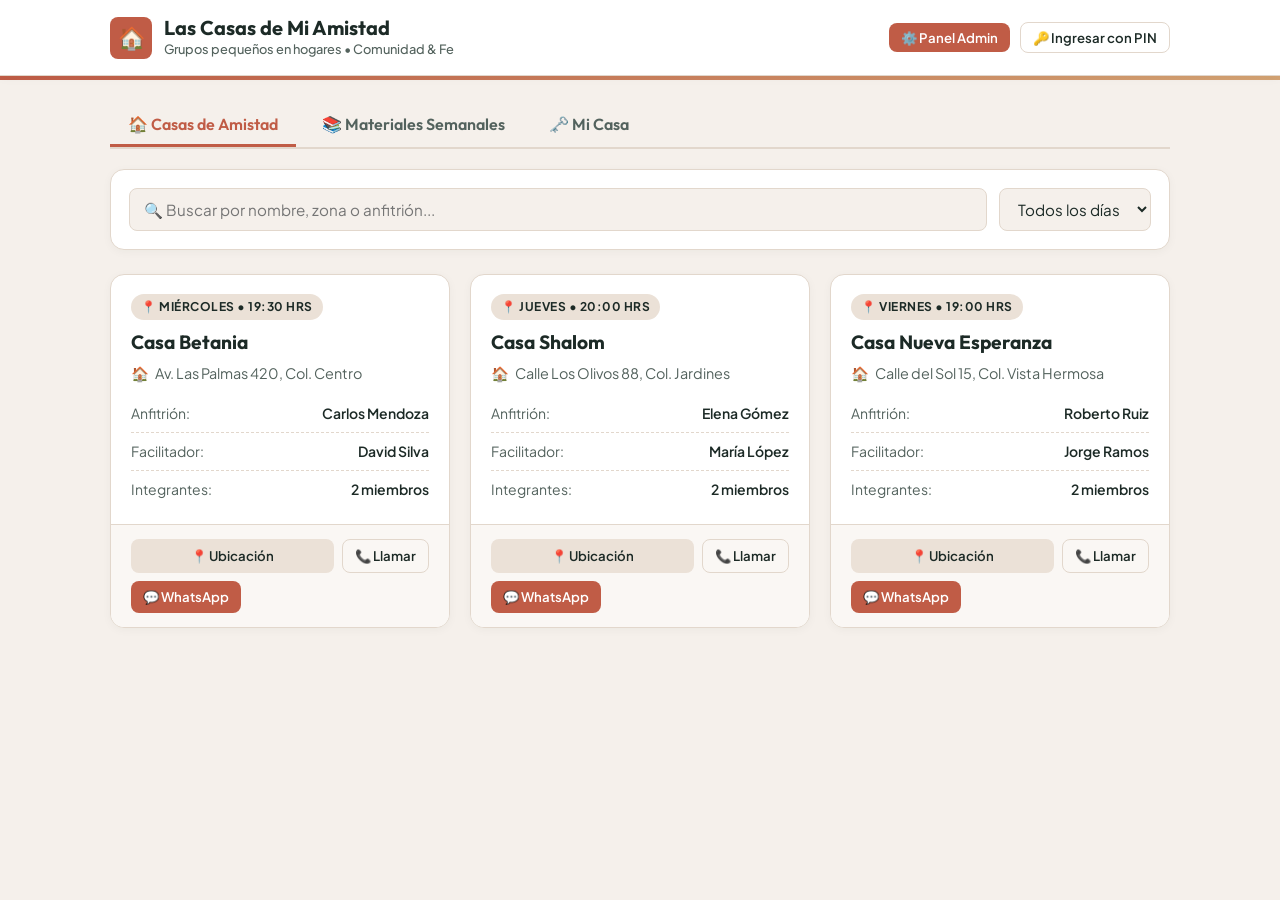
==== index.html @ b5dea36f "Ensure lowercase index.html for GitHub Pages" ====
<!DOCTYPE html>
<html lang="es">
<head>
  <meta charset="UTF-8">
  <title>Las Casas de Mi Amistad (Vista Local)</title>
  <meta name="viewport" content="width=device-width, initial-scale=1.0">
  <style>
    @import url('https://fonts.googleapis.com/css2?family=Outfit:wght@500;600;700&family=Plus+Jakarta+Sans:wght@400;500;600;700&display=swap');

    :root {
      --bg-main: #F5F0EB;
      --bg-card: #FFFFFF;
      --bg-subtle: #EBE1D7;
      --text-main: #1C2A26;
      --text-muted: #53625D;
      --accent-terracota: #C05C46;
      --accent-terracota-hover: #A04A36;
      --accent-mustard: #D4A373;
      --border-color: #E2D7CC;
      --border-radius-sm: 8px;
      --border-radius-md: 14px;
      --border-radius-lg: 20px;
      --shadow-soft: 0 4px 20px rgba(28, 42, 38, 0.05);
      --shadow-card: 0 2px 10px rgba(28, 42, 38, 0.04);
    }

    * { box-sizing: border-box; margin: 0; padding: 0; }

    body {
      font-family: 'Plus Jakarta Sans', -apple-system, BlinkMacSystemFont, sans-serif;
      background-color: var(--bg-main);
      color: var(--text-main);
      line-height: 1.5;
      -webkit-font-smoothing: antialiased;
      padding-bottom: 40px;
    }

    h1, h2, h3, h4, .brand-font {
      font-family: 'Outfit', sans-serif;
      color: var(--text-main);
      font-weight: 700;
    }

    .container { max-width: 1100px; margin: 0 auto; padding: 0 20px; }

    header.app-header {
      background-color: var(--bg-card);
      border-bottom: 1px solid var(--border-color);
      padding: 16px 0;
      position: sticky;
      top: 0;
      z-index: 100;
      box-shadow: var(--shadow-card);
    }

    .header-content {
      display: flex;
      justify-content: space-between;
      align-items: center;
      gap: 15px;
    }

    .brand-box {
      display: flex;
      align-items: center;
      gap: 12px;
      text-decoration: none;
      color: inherit;
      cursor: pointer;
    }

    .brand-logo {
      width: 42px;
      height: 42px;
      background-color: var(--accent-terracota);
      color: #FFF;
      border-radius: var(--border-radius-sm);
      display: flex;
      align-items: center;
      justify-content: center;
      font-size: 22px;
      font-weight: 700;
    }

    .brand-title { font-size: 1.25rem; line-height: 1.2; }
    .brand-subtitle { font-size: 0.8rem; color: var(--text-muted); font-weight: 500; }

    .nav-actions { display: flex; gap: 10px; align-items: center; flex-wrap: wrap; }

    .dintel-bar {
      height: 4px;
      background: linear-gradient(90deg, var(--accent-terracota) 0%, var(--accent-mustard) 100%);
      width: 100%;
    }

    .btn {
      display: inline-flex;
      align-items: center;
      justify-content: center;
      gap: 8px;
      padding: 10px 18px;
      border-radius: var(--border-radius-sm);
      font-size: 0.9rem;
      font-weight: 600;
      font-family: inherit;
      cursor: pointer;
      border: none;
      transition: all 0.2s ease;
      text-decoration: none;
    }

    .btn-primary { background-color: var(--accent-terracota); color: #FFFFFF; }
    .btn-primary:hover { background-color: var(--accent-terracota-hover); transform: translateY(-1px); }
    .btn-secondary { background-color: var(--bg-subtle); color: var(--text-main); }
    .btn-secondary:hover { background-color: #DFCFC1; }
    .btn-outline { background-color: transparent; border: 1px solid var(--border-color); color: var(--text-main); }
    .btn-outline:hover { background-color: var(--bg-subtle); }
    .btn-sm { padding: 6px 12px; font-size: 0.825rem; }

    .main-tabs {
      display: flex;
      gap: 8px;
      margin: 24px 0 20px 0;
      border-bottom: 2px solid var(--border-color);
      padding-bottom: 2px;
      overflow-x: auto;
    }

    .tab-btn {
      background: none;
      border: none;
      padding: 10px 18px;
      font-family: 'Outfit', sans-serif;
      font-size: 1rem;
      font-weight: 600;
      color: var(--text-muted);
      cursor: pointer;
      border-bottom: 3px solid transparent;
      margin-bottom: -2px;
      white-space: nowrap;
      transition: all 0.2s;
    }

    .tab-btn.active { color: var(--accent-terracota); border-bottom-color: var(--accent-terracota); }
    .tab-btn:hover:not(.active) { color: var(--text-main); }

    .search-section {
      background-color: var(--bg-card);
      padding: 18px;
      border-radius: var(--border-radius-md);
      box-shadow: var(--shadow-card);
      border: 1px solid var(--border-color);
      margin-bottom: 24px;
      display: flex;
      gap: 12px;
      flex-wrap: wrap;
    }

    .search-input {
      flex: 1;
      min-width: 200px;
      padding: 10px 14px;
      border: 1px solid var(--border-color);
      border-radius: var(--border-radius-sm);
      font-size: 0.95rem;
      font-family: inherit;
      outline: none;
      background-color: var(--bg-main);
    }

    .search-input:focus { border-color: var(--accent-terracota); background-color: #FFF; }

    .select-input {
      padding: 10px 14px;
      border: 1px solid var(--border-color);
      border-radius: var(--border-radius-sm);
      font-size: 0.95rem;
      font-family: inherit;
      background-color: var(--bg-main);
      color: var(--text-main);
      outline: none;
      cursor: pointer;
    }

    .cards-grid {
      display: grid;
      grid-template-columns: repeat(auto-fill, minmax(320px, 1fr));
      gap: 20px;
    }

    .house-card {
      background-color: var(--bg-card);
      border-radius: var(--border-radius-md);
      border: 1px solid var(--border-color);
      box-shadow: var(--shadow-card);
      overflow: hidden;
      display: flex;
      flex-direction: column;
      justify-content: space-between;
      transition: transform 0.2s, box-shadow 0.2s;
    }

    .house-card:hover { transform: translateY(-2px); box-shadow: var(--shadow-soft); }
    .house-card-header { padding: 18px 20px 12px 20px; }

    .house-badge {
      display: inline-block;
      padding: 4px 10px;
      background-color: var(--bg-subtle);
      color: var(--text-main);
      border-radius: 20px;
      font-size: 0.75rem;
      font-weight: 700;
      text-transform: uppercase;
      letter-spacing: 0.5px;
      margin-bottom: 8px;
    }

    .house-title { font-size: 1.2rem; margin-bottom: 6px; }
    .house-address { font-size: 0.9rem; color: var(--text-muted); display: flex; align-items: flex-start; gap: 6px; line-height: 1.4; }
    .house-body { padding: 0 20px 16px 20px; font-size: 0.875rem; }

    .house-info-row {
      display: flex;
      justify-content: space-between;
      padding: 8px 0;
      border-bottom: 1px dashed var(--border-color);
    }
    .house-info-row:last-child { border-bottom: none; }

    .info-label { color: var(--text-muted); }
    .info-value { font-weight: 600; }

    .house-actions {
      padding: 14px 20px;
      background-color: #FAF7F4;
      border-top: 1px solid var(--border-color);
      display: flex;
      gap: 8px;
      flex-wrap: wrap;
    }

    .materials-list { display: flex; flex-direction: column; gap: 16px; }

    .material-card {
      background-color: var(--bg-card);
      border-radius: var(--border-radius-md);
      border: 1px solid var(--border-color);
      padding: 20px;
      display: flex;
      justify-content: space-between;
      align-items: center;
      gap: 16px;
      box-shadow: var(--shadow-card);
    }

    .material-info h3 { font-size: 1.1rem; margin-bottom: 4px; }
    .material-info p { font-size: 0.9rem; color: var(--text-muted); margin-bottom: 8px; }
    .material-date { font-size: 0.75rem; font-weight: 600; color: var(--accent-terracota); }

    .admin-header-bar {
      background-color: var(--text-main);
      color: #FFF;
      padding: 16px 20px;
      border-radius: var(--border-radius-md);
      margin-bottom: 24px;
      display: flex;
      justify-content: space-between;
      align-items: center;
    }

    .admin-header-bar h2 { color: #FFF; font-size: 1.2rem; }

    .stats-grid {
      display: grid;
      grid-template-columns: repeat(auto-fit, minmax(200px, 1fr));
      gap: 16px;
      margin-bottom: 24px;
    }

    .stat-card {
      background-color: var(--bg-card);
      border-radius: var(--border-radius-md);
      border: 1px solid var(--border-color);
      padding: 16px;
      text-align: center;
    }

    .stat-number {
      font-family: 'Outfit', sans-serif;
      font-size: 2rem;
      font-weight: 700;
      color: var(--accent-terracota);
    }

    .stat-label { font-size: 0.85rem; color: var(--text-muted); font-weight: 600; }

    .table-responsive {
      width: 100%;
      overflow-x: auto;
      background-color: var(--bg-card);
      border-radius: var(--border-radius-md);
      border: 1px solid var(--border-color);
      box-shadow: var(--shadow-card);
    }

    .admin-table {
      width: 100%;
      border-collapse: collapse;
      font-size: 0.875rem;
      text-align: left;
    }

    .admin-table th {
      background-color: var(--bg-subtle);
      color: var(--text-main);
      padding: 12px 16px;
      font-weight: 700;
      font-family: 'Outfit', sans-serif;
    }

    .admin-table td { padding: 12px 16px; border-bottom: 1px solid var(--border-color); }
    .admin-table tr:last-child td { border-bottom: none; }

    .modal-backdrop {
      position: fixed;
      top: 0; left: 0; width: 100vw; height: 100vh;
      background-color: rgba(28, 42, 38, 0.6);
      display: flex; align-items: center; justify-content: center;
      padding: 20px; z-index: 1000; opacity: 0; visibility: hidden;
      transition: all 0.2s ease;
    }

    .modal-backdrop.active { opacity: 1; visibility: visible; }

    .modal-card {
      background-color: var(--bg-card);
      border-radius: var(--border-radius-lg);
      max-width: 500px; width: 100%; padding: 24px;
      box-shadow: var(--shadow-soft); position: relative;
      max-height: 90vh; overflow-y: auto;
    }

    .modal-header { display: flex; justify-content: space-between; align-items: center; margin-bottom: 18px; }
    .modal-close { background: none; border: none; font-size: 1.5rem; cursor: pointer; color: var(--text-muted); }

    .form-group { margin-bottom: 16px; }
    .form-label { display: block; font-size: 0.85rem; font-weight: 600; margin-bottom: 6px; }
    .form-control {
      width: 100%; padding: 10px 12px;
      border: 1px solid var(--border-color);
      border-radius: var(--border-radius-sm);
      font-family: inherit; font-size: 0.9rem;
      background-color: var(--bg-main);
    }
    .form-control:focus { outline: none; border-color: var(--accent-terracota); background-color: #FFF; }

    .pin-banner {
      background-color: var(--bg-subtle);
      border-left: 4px solid var(--accent-terracota);
      padding: 14px 18px; border-radius: var(--border-radius-sm);
      margin-bottom: 20px; display: flex; justify-content: space-between; align-items: center;
    }

    .badge-active { background-color: #E6F4EA; color: #137333; padding: 3px 8px; border-radius: 12px; font-weight: 600; font-size: 0.75rem; }
    .badge-inactive { background-color: #FCE8E6; color: #C5221F; padding: 3px 8px; border-radius: 12px; font-weight: 600; font-size: 0.75rem; }

    .text-center { text-align: center; }
    .mt-3 { margin-top: 16px; }
    .mb-3 { margin-bottom: 16px; }

    @media (max-width: 600px) {
      .header-content { flex-direction: column; align-items: flex-start; }
      .cards-grid { grid-template-columns: 1fr; }
      .material-card { flex-direction: column; align-items: flex-start; }
      .search-section { flex-direction: column; }
    }
  </style>
</head>
<body>

  <div id="app">
    <!-- VISTA PÚBLICA -->
    <div id="public-view-container">
      <header class="app-header">
        <div class="container header-content">
          <a class="brand-box" onclick="switchToTab('casas');">
            <div class="brand-logo">🏠</div>
            <div>
              <h1 class="brand-title">Las Casas de Mi Amistad</h1>
              <p class="brand-subtitle">Grupos pequeños en hogares • Comunidad & Fe</p>
            </div>
          </a>
          <div class="nav-actions">
            <button class="btn btn-primary btn-sm" onclick="showAdminView()">⚙️ Panel Admin</button>
            <button id="btn-login-pin" class="btn btn-outline btn-sm" onclick="openPinModal()">🔑 Ingresar con PIN</button>
            <button id="btn-logout-pin" class="btn btn-secondary btn-sm" style="display:none;" onclick="logoutUserPin()">🚪 Cerrar Sesión</button>
          </div>
        </div>
      </header>
      <div class="dintel-bar"></div>

      <main class="container mt-3">
        <div class="main-tabs">
          <button class="tab-btn active" id="tab-btn-casas" onclick="switchToTab('casas')">🏠 Casas de Amistad</button>
          <button class="tab-btn" id="tab-btn-materiales" onclick="switchToTab('materiales')">📚 Materiales Semanales</button>
          <button class="tab-btn" id="tab-btn-micasa" onclick="switchToTab('micasa')">
            🗝️ Mi Casa <span id="micasa-indicator" style="font-size:0.7rem; color:var(--accent-terracota); display:none;">(Activo)</span>
          </button>
        </div>

        <section id="section-casas" class="tab-section">
          <div class="search-section">
            <input type="text" id="search-casa" class="search-input" placeholder="🔍 Buscar por nombre, zona o anfitrión..." onkeyup="filterCasas()">
            <select id="filter-dia" class="select-input" onchange="filterCasas()">
              <option value="">Todos los días</option>
              <option value="Lunes">Lunes</option>
              <option value="Martes">Martes</option>
              <option value="Miércoles">Miércoles</option>
              <option value="Jueves">Jueves</option>
              <option value="Viernes">Viernes</option>
              <option value="Sábado">Sábado</option>
              <option value="Domingo">Domingo</option>
            </select>
          </div>
          <div id="casas-grid" class="cards-grid">
            <div class="text-center" style="grid-column: 1/-1; padding: 40px; color: var(--text-muted);">
              Cargando casas disponibles...
            </div>
          </div>
        </section>

        <section id="section-materiales" class="tab-section" style="display:none;">
          <div class="materials-list" id="materials-container">
            <div class="text-center" style="padding: 40px; color: var(--text-muted);">
              Cargando materiales semanales...
            </div>
          </div>
        </section>

        <section id="section-micasa" class="tab-section" style="display:none;">
          <div id="micasa-auth-notice" class="pin-banner" style="display:none;">
            <div>
              <strong id="micasa-user-name">Bienvenido</strong>
              <p id="micasa-user-role" style="font-size:0.85rem; color:var(--text-muted);"></p>
            </div>
            <button class="btn btn-outline btn-sm" onclick="logoutUserPin()">Cambiar PIN</button>
          </div>

          <div id="micasa-unauthenticated" class="text-center" style="background:var(--bg-card); padding:40px; border-radius:var(--border-radius-md); border:1px solid var(--border-color);">
            <div style="font-size: 3rem; margin-bottom: 12px;">🔑</div>
            <h3>Sección para Anfitriones y Facilitadores</h3>
            <p style="color: var(--text-muted); max-width: 480px; margin: 10px auto 20px auto;">
              Ingresa con tu PIN de Anfitrión (ej. 1001) para ver tu casa asignada o el PIN 1234 para administrar.
            </p>
            <button class="btn btn-primary" onclick="openPinModal()">Ingresar mi PIN</button>
          </div>

          <div id="micasa-content" style="display:none;">
            <div id="micasa-card-details"></div>
          </div>
        </section>
      </main>
    </div>

    <!-- PANEL ADMIN -->
    <div id="admin-view-container" style="display: none;">
      <div id="admin-login-screen" class="container mt-3" style="max-width: 450px;">
        <div style="background: var(--bg-card); padding: 30px; border-radius: var(--border-radius-lg); border: 1px solid var(--border-color); box-shadow: var(--shadow-soft);" class="text-center">
          <div style="font-size: 3rem; margin-bottom: 12px;">🛡️</div>
          <h2 style="margin-bottom: 8px;">Panel de Administración</h2>
          <p style="color: var(--text-muted); font-size: 0.9rem; margin-bottom: 20px;">
            Ingresa el PIN de Administrador (por defecto: <strong>1234</strong>) para gestionar el sistema.
          </p>
          <form onsubmit="handleAdminAuth(event)">
            <div class="form-group">
              <input type="password" id="admin-pin-input" class="form-control" placeholder="PIN de Administrador" required style="font-size: 1.2rem; text-align: center; letter-spacing: 4px;">
            </div>
            <div id="admin-pin-error" style="color: #C5221F; font-size: 0.85rem; margin-bottom: 12px; display: none;"></div>
            <button type="submit" class="btn btn-primary" style="width: 100%;">Acceder al Panel Admin</button>
            <button type="button" class="btn btn-outline" style="width: 100%; margin-top: 10px;" onclick="showPublicView()">← Volver a la App Pública</button>
          </form>
        </div>
      </div>

      <div id="admin-dashboard" class="container mt-3" style="display: none;">
        <div class="admin-header-bar">
          <div>
            <h2>⚙️ Panel de Control Administrador</h2>
            <span style="font-size: 0.8rem; opacity: 0.8;">"Las Casas de Mi Amistad"</span>
          </div>
          <div style="display: flex; gap: 10px;">
            <button class="btn btn-secondary btn-sm" onclick="showPublicView()">👁️ Vista Pública</button>
            <button class="btn btn-outline btn-sm" style="color:#FFF; border-color:rgba(255,255,255,0.4);" onclick="logoutAdmin()">🚪 Salir</button>
          </div>
        </div>

        <div class="stats-grid">
          <div class="stat-card">
            <div class="stat-number" id="stat-casas">0</div>
            <div class="stat-label">Casas Registradas</div>
          </div>
          <div class="stat-card">
            <div class="stat-number" id="stat-integrantes">0</div>
            <div class="stat-label">Integrantes Totales</div>
          </div>
          <div class="stat-card">
            <div class="stat-number" id="stat-materiales">0</div>
            <div class="stat-label">Materiales PDF</div>
          </div>
          <div class="stat-card">
            <div class="stat-number" id="stat-usuarios">0</div>
            <div class="stat-label">PINs de Acceso</div>
          </div>
        </div>

        <div class="main-tabs">
          <button class="tab-btn active" id="admin-tab-casas" onclick="switchAdminTab('casas')">🏠 Gestión de Casas</button>
          <button class="tab-btn" id="admin-tab-integrantes" onclick="switchAdminTab('integrantes')">👥 Integrantes & Asignaciones</button>
          <button class="tab-btn" id="admin-tab-materiales" onclick="switchAdminTab('materiales')">📚 Materiales PDF</button>
          <button class="tab-btn" id="admin-tab-usuarios" onclick="switchAdminTab('usuarios')">🔑 PINs y Permisos</button>
        </div>

        <section id="admin-sec-casas">
          <div style="display: flex; justify-content: space-between; align-items: center; margin-bottom: 16px;">
            <h3>Lista de Casas de Amistad</h3>
            <button class="btn btn-primary btn-sm" onclick="openCasaModal()">+ Agregar Nueva Casa</button>
          </div>
          <div class="table-responsive">
            <table class="admin-table">
              <thead>
                <tr>
                  <th>ID</th>
                  <th>Nombre</th>
                  <th>Dirección</th>
                  <th>Anfitrión / Facilitador</th>
                  <th>Día y Horario</th>
                  <th>Estado</th>
                  <th>Acciones</th>
                </tr>
              </thead>
              <tbody id="admin-table-casas-body">
                <tr><td colspan="7" class="text-center">Cargando datos...</td></tr>
              </tbody>
            </table>
          </div>
        </section>

        <section id="admin-sec-integrantes" style="display:none;">
          <div style="display: flex; justify-content: space-between; align-items: center; margin-bottom: 16px;">
            <h3>Integrantes Registrados</h3>
            <button class="btn btn-primary btn-sm" onclick="openIntegranteModal()">+ Registrar Integrante</button>
          </div>
          <div class="table-responsive">
            <table class="admin-table">
              <thead>
                <tr>
                  <th>ID</th>
                  <th>Nombre</th>
                  <th>Teléfono</th>
                  <th>Casa Asignada</th>
                  <th>Fecha Registro</th>
                  <th>Estado</th>
                  <th>Acciones</th>
                </tr>
              </thead>
              <tbody id="admin-table-integrantes-body">
                <tr><td colspan="7" class="text-center">Cargando integrantes...</td></tr>
              </tbody>
            </table>
          </div>
        </section>

        <section id="admin-sec-materiales" style="display:none;">
          <div style="display: flex; justify-content: space-between; align-items: center; margin-bottom: 16px;">
            <h3>Materiales Semanales (PDF)</h3>
            <button class="btn btn-primary btn-sm" onclick="openMaterialModal()">+ Publicar Nuevo Material</button>
          </div>
          <div class="table-responsive">
            <table class="admin-table">
              <thead>
                <tr>
                  <th>ID</th>
                  <th>Título</th>
                  <th>Descripción</th>
                  <th>Fecha</th>
                  <th>Enlace Drive</th>
                  <th>Estado</th>
                  <th>Acciones</th>
                </tr>
              </thead>
              <tbody id="admin-table-materiales-body">
                <tr><td colspan="7" class="text-center">Cargando materiales...</td></tr>
              </tbody>
            </table>
          </div>
        </section>

        <section id="admin-sec-usuarios" style="display:none;">
          <div style="display: flex; justify-content: space-between; align-items: center; margin-bottom: 16px;">
            <h3>PINs de Acceso</h3>
            <button class="btn btn-primary btn-sm" onclick="openUsuarioModal()">+ Nuevo Usuario / PIN</button>
          </div>
          <div class="table-responsive">
            <table class="admin-table">
              <thead>
                <tr>
                  <th>Nombre</th>
                  <th>Tipo de Usuario</th>
                  <th>Casa Asignada</th>
                  <th>PIN</th>
                  <th>Estado</th>
                  <th>Acciones</th>
                </tr>
              </thead>
              <tbody id="admin-table-usuarios-body">
                <tr><td colspan="6" class="text-center">Cargando PINs de acceso...</td></tr>
              </tbody>
            </table>
          </div>
        </section>
      </div>
    </div>
  </div>

  <!-- MODALES -->
  <div class="modal-backdrop" id="pin-modal">
    <div class="modal-card">
      <div class="modal-header">
        <h3 class="brand-font">🔑 Acceso con PIN</h3>
        <button class="modal-close" onclick="closePinModal()">&times;</button>
      </div>
      <form onsubmit="handlePinSubmit(event)">
        <div class="form-group">
          <label class="form-label" for="pin-input">Ingresa tu PIN (ej. 1001 para anfitrión, 1234 para admin):</label>
          <input type="password" id="pin-input" class="form-control" placeholder="PIN" maxlength="10" required style="font-size: 1.2rem; text-align: center; letter-spacing: 4px;">
        </div>
        <div id="pin-error" style="color: #C5221F; font-size: 0.85rem; margin-bottom: 12px; display: none;"></div>
        <div style="display: flex; gap: 10px; justify-content: flex-end;">
          <button type="button" class="btn btn-outline" onclick="closePinModal()">Cancelar</button>
          <button type="submit" class="btn btn-primary">Verificar PIN</button>
        </div>
      </form>
    </div>
  </div>

  <div class="modal-backdrop" id="modal-casa">
    <div class="modal-card">
      <div class="modal-header">
        <h3 id="modal-casa-title">Casa de Amistad</h3>
        <button class="modal-close" onclick="closeModal('modal-casa')">&times;</button>
      </div>
      <form onsubmit="saveCasaForm(event)">
        <input type="hidden" id="casa-form-id">
        <div class="form-group">
          <label class="form-label">Nombre de la Casa</label>
          <input type="text" id="casa-form-nombre" class="form-control" placeholder="Ej. Casa Betania" required>
        </div>
        <div class="form-group">
          <label class="form-label">Dirección Completa</label>
          <input type="text" id="casa-form-direccion" class="form-control" placeholder="Ej. Av. Las Palmas 420, Col. Centro" required>
        </div>
        <div style="display:grid; grid-template-columns:1fr 1fr; gap:12px;">
          <div class="form-group">
            <label class="form-label">Anfitrión</label>
            <input type="text" id="casa-form-anfitrion" class="form-control" required>
          </div>
          <div class="form-group">
            <label class="form-label">Facilitador</label>
            <input type="text" id="casa-form-facilitador" class="form-control" required>
          </div>
        </div>
        <div style="display:grid; grid-template-columns:1fr 1fr 1fr; gap:12px;">
          <div class="form-group">
            <label class="form-label">Teléfono</label>
            <input type="text" id="casa-form-telefono" class="form-control" required>
          </div>
          <div class="form-group">
            <label class="form-label">Día</label>
            <select id="casa-form-dia" class="form-control" required>
              <option value="Lunes">Lunes</option>
              <option value="Martes">Martes</option>
              <option value="Miércoles">Miércoles</option>
              <option value="Jueves">Jueves</option>
              <option value="Viernes">Viernes</option>
              <option value="Sábado">Sábado</option>
              <option value="Domingo">Domingo</option>
            </select>
          </div>
          <div class="form-group">
            <label class="form-label">Horario</label>
            <input type="text" id="casa-form-horario" class="form-control" placeholder="19:30" required>
          </div>
        </div>
        <div class="form-group">
          <label class="form-label">Estado</label>
          <select id="casa-form-estado" class="form-control">
            <option value="Activo">Activo</option>
            <option value="Inactivo">Inactivo</option>
          </select>
        </div>
        <div style="display:flex; justify-content:flex-end; gap:10px; margin-top:20px;">
          <button type="button" class="btn btn-outline" onclick="closeModal('modal-casa')">Cancelar</button>
          <button type="submit" class="btn btn-primary">Guardar Casa</button>
        </div>
      </form>
    </div>
  </div>

  <div class="modal-backdrop" id="modal-integrante">
    <div class="modal-card">
      <div class="modal-header">
        <h3 id="modal-integrante-title">Integrante</h3>
        <button class="modal-close" onclick="closeModal('modal-integrante')">&times;</button>
      </div>
      <form onsubmit="saveIntegranteForm(event)">
        <input type="hidden" id="int-form-id">
        <div class="form-group">
          <label class="form-label">Nombre Completo</label>
          <input type="text" id="int-form-nombre" class="form-control" required>
        </div>
        <div class="form-group">
          <label class="form-label">Teléfono de Contacto</label>
          <input type="text" id="int-form-telefono" class="form-control" required>
        </div>
        <div class="form-group">
          <label class="form-label">Casa Asignada</label>
          <select id="int-form-casa" class="form-control" required></select>
        </div>
        <div class="form-group">
          <label class="form-label">Estado</label>
          <select id="int-form-estado" class="form-control">
            <option value="Activo">Activo</option>
            <option value="Inactivo">Inactivo</option>
          </select>
        </div>
        <div style="display:flex; justify-content:flex-end; gap:10px; margin-top:20px;">
          <button type="button" class="btn btn-outline" onclick="closeModal('modal-integrante')">Cancelar</button>
          <button type="submit" class="btn btn-primary">Guardar Integrante</button>
        </div>
      </form>
    </div>
  </div>

  <div class="modal-backdrop" id="modal-material">
    <div class="modal-card">
      <div class="modal-header">
        <h3 id="modal-material-title">Material PDF</h3>
        <button class="modal-close" onclick="closeModal('modal-material')">&times;</button>
      </div>
      <form onsubmit="saveMaterialForm(event)">
        <input type="hidden" id="mat-form-id">
        <div class="form-group">
          <label class="form-label">Título del Estudio/Material</label>
          <input type="text" id="mat-form-titulo" class="form-control" required placeholder="Ej. Estudio 1: La Fe en Familia">
        </div>
        <div class="form-group">
          <label class="form-label">Descripción</label>
          <textarea id="mat-form-descripcion" class="form-control" rows="3" required></textarea>
        </div>
        <div class="form-group">
          <label class="form-label">Fecha de Publicación</label>
          <input type="date" id="mat-form-fecha" class="form-control" required>
        </div>
        <div class="form-group">
          <label class="form-label">Enlace de Google Drive (PDF)</label>
          <input type="url" id="mat-form-enlace" class="form-control" placeholder="https://drive.google.com/file/d/..." required>
        </div>
        <div class="form-group">
          <label class="form-label">Estado</label>
          <select id="mat-form-estado" class="form-control">
            <option value="Activo">Activo</option>
            <option value="Inactivo">Inactivo</option>
          </select>
        </div>
        <div style="display:flex; justify-content:flex-end; gap:10px; margin-top:20px;">
          <button type="button" class="btn btn-outline" onclick="closeModal('modal-material')">Cancelar</button>
          <button type="submit" class="btn btn-primary">Publicar Material</button>
        </div>
      </form>
    </div>
  </div>

  <div class="modal-backdrop" id="modal-usuario">
    <div class="modal-card">
      <div class="modal-header">
        <h3 id="modal-usuario-title">Usuario y PIN</h3>
        <button class="modal-close" onclick="closeModal('modal-usuario')">&times;</button>
      </div>
      <form onsubmit="saveUsuarioForm(event)">
        <input type="hidden" id="usr-form-pin-original">
        <div class="form-group">
          <label class="form-label">Nombre del Responsable</label>
          <input type="text" id="usr-form-nombre" class="form-control" required>
        </div>
        <div class="form-group">
          <label class="form-label">Tipo de Usuario</label>
          <select id="usr-form-tipo" class="form-control" required onchange="toggleCasaAssignmentOption()">
            <option value="anfitrion">Anfitrión / Facilitador</option>
            <option value="admin">Administrador General</option>
          </select>
        </div>
        <div class="form-group" id="usr-form-casa-group">
          <label class="form-label">Casa Asignada</label>
          <select id="usr-form-casa" class="form-control"></select>
        </div>
        <div class="form-group">
          <label class="form-label">PIN de Acceso (4-6 dígitos)</label>
          <input type="text" id="usr-form-pin" class="form-control" required style="letter-spacing: 2px; font-weight: bold;">
        </div>
        <div class="form-group">
          <label class="form-label">Estado</label>
          <select id="usr-form-estado" class="form-control">
            <option value="Activo">Activo</option>
            <option value="Inactivo">Inactivo</option>
          </select>
        </div>
        <div style="display:flex; justify-content:flex-end; gap:10px; margin-top:20px;">
          <button type="button" class="btn btn-outline" onclick="closeModal('modal-usuario')">Cancelar</button>
          <button type="submit" class="btn btn-primary">Guardar PIN</button>
        </div>
      </form>
    </div>
  </div>

  <!-- EMBEDDED SCRIPTS WITH MOCK BACKEND FOR LOCALHOST -->
  <script>
    var state = {
      view: 'publico',
      publicData: { casas: [], materiales: [] },
      adminData: { casas: [], integrantes: [], materiales: [], usuarios: [] },
      userPin: localStorage.getItem('casas_user_pin') || null,
      adminPin: sessionStorage.getItem('casas_admin_pin') || null
    };

    var mockDb = {
      casas: [
        { ID: 'C101', Nombre: 'Casa Betania', Direccion: 'Av. Las Palmas 420, Col. Centro', Anfitrion: 'Carlos Mendoza', Facilitador: 'David Silva', Telefono: '5551234567', Dia: 'Miércoles', Horario: '19:30', Estado: 'Activo' },
        { ID: 'C102', Nombre: 'Casa Shalom', Direccion: 'Calle Los Olivos 88, Col. Jardines', Anfitrion: 'Elena Gómez', Facilitador: 'María López', Telefono: '5559876543', Dia: 'Jueves', Horario: '20:00', Estado: 'Activo' },
        { ID: 'C103', Nombre: 'Casa Nueva Esperanza', Direccion: 'Calle del Sol 15, Col. Vista Hermosa', Anfitrion: 'Roberto Ruiz', Facilitador: 'Jorge Ramos', Telefono: '5554567890', Dia: 'Viernes', Horario: '19:00', Estado: 'Activo' }
      ],
      integrantes: [
        { ID: 'I1001', Nombre: 'Ana Martínez', Telefono: '5551112233', CasaAsignada: 'C101', FechaRegistro: '2026-01-10', Estado: 'Activo' },
        { ID: 'I1002', Nombre: 'Luis Hernández', Telefono: '5552223344', CasaAsignada: 'C101', FechaRegistro: '2026-01-12', Estado: 'Activo' },
        { ID: 'I1003', Nombre: 'Sofía Torres', Telefono: '5553334455', CasaAsignada: 'C102', FechaRegistro: '2026-01-15', Estado: 'Activo' },
        { ID: 'I1004', Nombre: 'Pedro Ramírez', Telefono: '5554445566', CasaAsignada: 'C102', FechaRegistro: '2026-01-20', Estado: 'Activo' },
        { ID: 'I1005', Nombre: 'Lucía Morales', Telefono: '5555556677', CasaAsignada: 'C103', FechaRegistro: '2026-02-01', Estado: 'Activo' },
        { ID: 'I1006', Nombre: 'Gabriel Castro', Telefono: '5556667788', CasaAsignada: 'C103', FechaRegistro: '2026-02-05', Estado: 'Activo' }
      ],
      materiales: [
        { ID: 'M201', Titulo: 'Estudio 1: La Fe en Familia', Descripcion: 'Guía de preguntas y pasajes bíblicos para la semana.', Fecha: '2026-02-08', EnlaceDrive: 'https://drive.google.com', Estado: 'Activo' },
        { ID: 'M202', Titulo: 'Estudio 2: Caminar en Comunidad', Descripcion: 'Material sobre el servicio mutuo y hospitalidad.', Fecha: '2026-02-15', EnlaceDrive: 'https://drive.google.com', Estado: 'Activo' }
      ],
      usuarios: [
        { Nombre: 'Pastor / Admin', Tipo: 'admin', CasaAsignada: '', PIN: '1234', Estado: 'Activo' },
        { Nombre: 'Carlos Mendoza', Tipo: 'anfitrion', CasaAsignada: 'C101', PIN: '1001', Estado: 'Activo' },
        { Nombre: 'Elena Gómez', Tipo: 'anfitrion', CasaAsignada: 'C102', PIN: '1002', Estado: 'Activo' },
        { Nombre: 'Roberto Ruiz', Tipo: 'anfitrion', CasaAsignada: 'C103', PIN: '1003', Estado: 'Activo' }
      ]
    };

    document.addEventListener("DOMContentLoaded", function() {
      initView();
    });

    function initView() {
      var params = new URLSearchParams(window.location.search);
      if (params.get('view') === 'admin') {
        showAdminView();
      } else {
        showPublicView();
      }
    }

    function showPublicView() {
      state.view = 'publico';
      document.getElementById('public-view-container').style.display = 'block';
      document.getElementById('admin-view-container').style.display = 'none';
      loadPublicData();
      if (state.userPin) {
        checkUserPin(state.userPin, false);
      }
    }

    function showAdminView() {
      state.view = 'admin';
      document.getElementById('public-view-container').style.display = 'none';
      document.getElementById('admin-view-container').style.display = 'block';

      if (state.adminPin) {
        document.getElementById('admin-login-screen').style.display = 'none';
        document.getElementById('admin-dashboard').style.display = 'block';
        loadAdminData();
      } else {
        document.getElementById('admin-login-screen').style.display = 'block';
        document.getElementById('admin-dashboard').style.display = 'none';
      }
    }

    function callBackend(fnName, args) {
      return new Promise(function(resolve, reject) {
        if (typeof google !== 'undefined' && google.script && google.script.run) {
          var runner = google.script.run
            .withSuccessHandler(function(res) { resolve(res); })
            .withFailureHandler(function(err) { reject(err); });
          
          if (args && args.length > 0) {
            runner[fnName].apply(runner, args);
          } else {
            runner[fnName]();
          }
        } else {
          setTimeout(function() {
            var res = mockBackendCall(fnName, args || []);
            resolve(res);
          }, 150);
        }
      });
    }

    function mockBackendCall(fnName, args) {
      if (fnName === 'verifyPin') {
        var pin = String(args[0]).trim();
        var found = mockDb.usuarios.find(u => String(u.PIN).trim() === pin && u.Estado.toLowerCase() === 'activo');
        if (found) {
          return { success: true, user: { nombre: found.Nombre, tipo: found.Tipo, casaAsignada: found.CasaAsignada, pin: found.PIN } };
        }
        return { success: false, message: 'PIN incorrecto o inactivo.' };
      }
      if (fnName === 'getPublicData') {
        var conteo = {};
        mockDb.integrantes.forEach(i => {
          if (i.Estado.toLowerCase() === 'activo') conteo[i.CasaAsignada] = (conteo[i.CasaAsignada] || 0) + 1;
        });
        var casasPub = mockDb.casas.filter(c => c.Estado.toLowerCase() === 'activo').map(c => ({
          id: c.ID, nombre: c.Nombre, direccion: c.Direccion, anfitrion: c.Anfitrion,
          facilitador: c.Facilitador, telefono: c.Telefono, dia: c.Dia, horario: c.Horario,
          totalIntegrantes: conteo[c.ID] || 0
        }));
        var matPub = mockDb.materiales.filter(m => m.Estado.toLowerCase() === 'activo').map(m => ({
          id: m.ID, titulo: m.Titulo, descripcion: m.Descripcion, fecha: m.Fecha, enlaceDrive: m.EnlaceDrive
        }));
        return { casas: casasPub, materiales: matPub };
      }
      if (fnName === 'getHouseDetailForUser') {
        var pin = args[0];
        var auth = mockBackendCall('verifyPin', [pin]);
        if (!auth.success) return { user: null, casa: null, integrantes: [] };
        var user = auth.user;
        var casa = mockDb.casas.find(c => c.ID === user.casaAsignada);
        var ints = mockDb.integrantes.filter(i => i.CasaAsignada === user.casaAsignada);
        return { user: user, casa: casa, integrantes: ints };
      }
      if (fnName === 'adminGetAllData') {
        return JSON.parse(JSON.stringify(mockDb));
      }
      if (fnName === 'adminSaveCasa') {
        var data = args[1];
        if (data.id) {
          var idx = mockDb.casas.findIndex(c => c.ID === data.id);
          if (idx !== -1) mockDb.casas[idx] = { ID: data.id, Nombre: data.nombre, Direccion: data.direccion, Anfitrion: data.anfitrion, Facilitador: data.facilitador, Telefono: data.telefono, Dia: data.dia, Horario: data.horario, Estado: data.estado };
        } else {
          var newId = 'C' + String(new Date().getTime()).slice(-4);
          mockDb.casas.push({ ID: newId, Nombre: data.nombre, Direccion: data.direccion, Anfitrion: data.anfitrion, Facilitador: data.facilitador, Telefono: data.telefono, Dia: data.dia, Horario: data.horario, Estado: data.estado || 'Activo' });
        }
        return { success: true };
      }
      if (fnName === 'adminDeleteCasa') {
        mockDb.casas = mockDb.casas.filter(c => c.ID !== args[1]);
        return { success: true };
      }
      if (fnName === 'adminSaveIntegrante') {
        var data = args[1];
        if (data.id) {
          var idx = mockDb.integrantes.findIndex(i => i.ID === data.id);
          if (idx !== -1) mockDb.integrantes[idx] = { ID: data.id, Nombre: data.nombre, Telefono: data.telefono, CasaAsignada: data.casaAsignada, FechaRegistro: mockDb.integrantes[idx].FechaRegistro, Estado: data.estado };
        } else {
          mockDb.integrantes.push({ ID: 'I' + String(new Date().getTime()).slice(-4), Nombre: data.nombre, Telefono: data.telefono, CasaAsignada: data.casaAsignada, FechaRegistro: new Date().toISOString().split('T')[0], Estado: data.estado || 'Activo' });
        }
        return { success: true };
      }
      if (fnName === 'adminDeleteIntegrante') {
        mockDb.integrantes = mockDb.integrantes.filter(i => i.ID !== args[1]);
        return { success: true };
      }
      if (fnName === 'adminSaveMaterial') {
        var data = args[1];
        if (data.id) {
          var idx = mockDb.materiales.findIndex(m => m.ID === data.id);
          if (idx !== -1) mockDb.materiales[idx] = { ID: data.id, Titulo: data.titulo, Descripcion: data.descripcion, Fecha: data.fecha, EnlaceDrive: data.enlaceDrive, Estado: data.estado };
        } else {
          mockDb.materiales.push({ ID: 'M' + String(new Date().getTime()).slice(-4), Titulo: data.titulo, Descripcion: data.descripcion, Fecha: data.fecha, EnlaceDrive: data.enlaceDrive, Estado: data.estado || 'Activo' });
        }
        return { success: true };
      }
      if (fnName === 'adminDeleteMaterial') {
        mockDb.materiales = mockDb.materiales.filter(m => m.ID !== args[1]);
        return { success: true };
      }
      if (fnName === 'adminSaveUsuario') {
        var data = args[1];
        var idx = mockDb.usuarios.findIndex(u => u.PIN === (data.pinOriginal || data.pin));
        if (idx !== -1) {
          mockDb.usuarios[idx] = { Nombre: data.nombre, Tipo: data.tipo, CasaAsignada: data.casaAsignada, PIN: data.pin, Estado: data.estado };
        } else {
          mockDb.usuarios.push({ Nombre: data.nombre, Tipo: data.tipo, CasaAsignada: data.casaAsignada, PIN: data.pin, Estado: data.estado || 'Activo' });
        }
        return { success: true };
      }
      if (fnName === 'adminDeleteUsuario') {
        mockDb.usuarios = mockDb.usuarios.filter(u => u.PIN !== args[1]);
        return { success: true };
      }
      return { success: true };
    }

    function loadPublicData() {
      callBackend('getPublicData').then(function(data) {
        if (data) {
          state.publicData = data;
          renderCasas(data.casas);
          renderMateriales(data.materiales);
        }
      });
    }

    function renderCasas(casas) {
      var grid = document.getElementById('casas-grid');
      if (!casas || casas.length === 0) {
        grid.innerHTML = '<div class="text-center" style="grid-column:1/-1; padding:40px;">No se encontraron Casas disponibles.</div>';
        return;
      }

      var html = '';
      casas.forEach(function(c) {
        var mapsQuery = encodeURIComponent(c.direccion);
        var mapsUrl = 'https://www.google.com/maps/search/?api=1&query=' + mapsQuery;
        var cleanPhone = String(c.telefono).replace(/\D/g, '');
        var waUrl = 'https://wa.me/52' + cleanPhone;

        html += `
          <div class="house-card">
            <div class="house-card-header">
              <span class="house-badge">📍 ${c.dia} • ${c.horario} hrs</span>
              <h3 class="house-title brand-font">${escapeHtml(c.nombre)}</h3>
              <div class="house-address">
                <span>🏠</span> <span>${escapeHtml(c.direccion)}</span>
              </div>
            </div>
            <div class="house-body">
              <div class="house-info-row">
                <span class="info-label">Anfitrión:</span>
                <span class="info-value">${escapeHtml(c.anfitrion)}</span>
              </div>
              <div class="house-info-row">
                <span class="info-label">Facilitador:</span>
                <span class="info-value">${escapeHtml(c.facilitador)}</span>
              </div>
              <div class="house-info-row">
                <span class="info-label">Integrantes:</span>
                <span class="info-value">${c.totalIntegrantes} miembros</span>
              </div>
            </div>
            <div class="house-actions">
              <a href="${mapsUrl}" target="_blank" class="btn btn-secondary btn-sm" style="flex:1;">📍 Ubicación</a>
              <a href="tel:${c.telefono}" class="btn btn-outline btn-sm">📞 Llamar</a>
              <a href="${waUrl}" target="_blank" class="btn btn-primary btn-sm">💬 WhatsApp</a>
            </div>
          </div>
        `;
      });
      grid.innerHTML = html;
    }

    function filterCasas() {
      var search = document.getElementById('search-casa').value.toLowerCase();
      var dia = document.getElementById('filter-dia').value;

      var filtered = state.publicData.casas.filter(function(c) {
        var matchSearch = c.nombre.toLowerCase().includes(search) || 
                            c.direccion.toLowerCase().includes(search) || 
                            c.anfitrion.toLowerCase().includes(search);
        var matchDia = !dia || c.dia === dia;
        return matchSearch && matchDia;
      });

      renderCasas(filtered);
    }

    function renderMateriales(materiales) {
      var container = document.getElementById('materials-container');
      if (!materiales || materiales.length === 0) {
        container.innerHTML = '<div class="text-center" style="padding:40px;">No hay materiales publicados esta semana.</div>';
        return;
      }

      var html = '';
      materiales.forEach(function(m) {
        html += `
          <div class="material-card">
            <div class="material-info">
              <span class="material-date">📅 Publicado: ${escapeHtml(m.fecha)}</span>
              <h3 class="brand-font">${escapeHtml(m.titulo)}</h3>
              <p>${escapeHtml(m.descripcion)}</p>
            </div>
            <div>
              <a href="${m.enlaceDrive}" target="_blank" class="btn btn-primary">
                📄 Descargar PDF
              </a>
            </div>
          </div>
        `;
      });
      container.innerHTML = html;
    }

    function switchToTab(tabName) {
      document.querySelectorAll('.tab-btn').forEach(b => b.classList.remove('active'));
      document.querySelectorAll('.tab-section').forEach(s => s.style.display = 'none');

      document.getElementById('tab-btn-' + tabName).classList.add('active');
      document.getElementById('section-' + tabName).style.display = 'block';
    }

    function openPinModal() {
      document.getElementById('pin-error').style.display = 'none';
      document.getElementById('pin-modal').classList.add('active');
      document.getElementById('pin-input').value = '';
    }

    function closePinModal() {
      document.getElementById('pin-modal').classList.remove('active');
    }

    function handlePinSubmit(e) {
      e.preventDefault();
      var pin = document.getElementById('pin-input').value.trim();
      checkUserPin(pin, true);
    }

    function checkUserPin(pin, showFeedback) {
      callBackend('verifyPin', [pin]).then(function(res) {
        if (res && res.success) {
          if (String(res.user.tipo).toLowerCase() === 'admin') {
            state.adminPin = pin;
            sessionStorage.setItem('casas_admin_pin', pin);
            closePinModal();
            showAdminView();
            return;
          }

          state.userPin = pin;
          localStorage.setItem('casas_user_pin', pin);
          closePinModal();
          updateUserPinUI(res.user);
          loadMiCasaDetail(pin);
          switchToTab('micasa');
        } else {
          if (showFeedback) {
            var errDiv = document.getElementById('pin-error');
            errDiv.textContent = res.message || 'PIN inválido.';
            errDiv.style.display = 'block';
          } else {
            logoutUserPin();
          }
        }
      });
    }

    function updateUserPinUI(user) {
      document.getElementById('btn-login-pin').style.display = 'none';
      document.getElementById('btn-logout-pin').style.display = 'inline-flex';
      document.getElementById('micasa-indicator').style.display = 'inline';
      document.getElementById('micasa-unauthenticated').style.display = 'none';
      document.getElementById('micasa-auth-notice').style.display = 'flex';
      document.getElementById('micasa-user-name').textContent = "Hola, " + user.nombre;
      document.getElementById('micasa-user-role').textContent = "Rol: " + user.tipo.toUpperCase();
    }

    function logoutUserPin() {
      state.userPin = null;
      localStorage.removeItem('casas_user_pin');
      document.getElementById('btn-login-pin').style.display = 'inline-flex';
      document.getElementById('btn-logout-pin').style.display = 'none';
      document.getElementById('micasa-indicator').style.display = 'none';
      document.getElementById('micasa-unauthenticated').style.display = 'block';
      document.getElementById('micasa-auth-notice').style.display = 'none';
      document.getElementById('micasa-content').style.display = 'none';
    }

    function loadMiCasaDetail(pin) {
      callBackend('getHouseDetailForUser', [pin]).then(function(data) {
        if (!data || !data.casa) {
          var noticeHtml = '';
          if (data && data.user && String(data.user.tipo).toLowerCase() === 'admin') {
            noticeHtml = `
              <div class="text-center" style="background:#FFF; padding:30px; border-radius:12px; border:1px solid var(--border-color);">
                <h3>🛡️ Hola, Administrador General</h3>
                <p style="color:var(--text-muted); margin: 10px 0 20px 0;">Como administrador puedes gestionar todas las casas, integrantes y PINs desde el panel de control.</p>
                <button class="btn btn-primary" onclick="showAdminView()">⚙️ Ir al Panel de Administración</button>
              </div>
            `;
          } else {
            noticeHtml = `
              <div class="text-center" style="background:#FFF; padding:30px; border-radius:12px; border:1px solid var(--border-color);">
                <h3>No tienes una casa asignada.</h3>
                <p style="color:var(--text-muted)">Contacta al administrador para vincular tu PIN a tu Casa de Amistad.</p>
              </div>
            `;
          }
          document.getElementById('micasa-card-details').innerHTML = noticeHtml;
          document.getElementById('micasa-content').style.display = 'block';
          return;
        }

        var c = data.casa;
        var miembrosHtml = '';
        if (data.integrantes && data.integrantes.length > 0) {
          miembrosHtml = data.integrantes.map(m => `
            <div class="house-info-row">
              <div>
                <strong>${escapeHtml(m.nombre)}</strong>
                <div style="font-size:0.8rem; color:var(--text-muted);">Registrado: ${m.fechaRegistro}</div>
              </div>
              <a href="tel:${m.telefono}" class="btn btn-outline btn-sm">📞 ${m.telefono}</a>
            </div>
          `).join('');
        } else {
          miembrosHtml = '<p style="color:var(--text-muted);">No hay integrantes registrados en tu casa aún.</p>';
        }

        document.getElementById('micasa-card-details').innerHTML = `
          <div style="background:#FFF; border-radius:16px; border:1px solid var(--border-color); padding:24px; box-shadow:var(--shadow-card);">
            <div style="display:flex; justify-content:space-between; align-items:flex-start; margin-bottom:16px;">
              <div>
                <span class="house-badge">📍 ${c.Dia} • ${c.Horario} hrs</span>
                <h2 class="brand-font" style="font-size:1.5rem; margin-top:4px;">${escapeHtml(c.Nombre)}</h2>
                <p style="color:var(--text-muted);">🏠 ${escapeHtml(c.Direccion)}</p>
              </div>
            </div>
            
            <h4 class="brand-font" style="margin:20px 0 10px 0; border-bottom:2px solid var(--bg-subtle); padding-bottom:6px;">
              👥 Integrantes de tu Casa (${data.integrantes.length})
            </h4>
            <div>${miembrosHtml}</div>
          </div>
        `;
        document.getElementById('micasa-content').style.display = 'block';
      });
    }

    function handleAdminAuth(e) {
      e.preventDefault();
      var pin = document.getElementById('admin-pin-input').value.trim();
      callBackend('verifyPin', [pin]).then(function(res) {
        if (res && res.success && String(res.user.tipo).toLowerCase() === 'admin') {
          state.adminPin = pin;
          sessionStorage.setItem('casas_admin_pin', pin);
          document.getElementById('admin-login-screen').style.display = 'none';
          document.getElementById('admin-dashboard').style.display = 'block';
          loadAdminData();
        } else {
          var err = document.getElementById('admin-pin-error');
          err.textContent = "PIN inválido o no tiene permisos de Administrador.";
          err.style.display = 'block';
        }
      });
    }

    function logoutAdmin() {
      state.adminPin = null;
      sessionStorage.removeItem('casas_admin_pin');
      document.getElementById('admin-dashboard').style.display = 'none';
      document.getElementById('admin-login-screen').style.display = 'block';
    }

    function loadAdminData() {
      callBackend('adminGetAllData', [state.adminPin]).then(function(data) {
        if (data) {
          state.adminData = data;
          updateAdminStats();
          renderAdminCasas();
          renderAdminIntegrantes();
          renderAdminMateriales();
          renderAdminUsuarios();
        }
      }).catch(function(err) {
        alert("Error al cargar datos de administración: " + err);
        logoutAdmin();
      });
    }

    function updateAdminStats() {
      document.getElementById('stat-casas').textContent = state.adminData.casas.length;
      document.getElementById('stat-integrantes').textContent = state.adminData.integrantes.length;
      document.getElementById('stat-materiales').textContent = state.adminData.materiales.length;
      document.getElementById('stat-usuarios').textContent = state.adminData.usuarios.length;
    }

    function switchAdminTab(tab) {
      ['casas', 'integrantes', 'materiales', 'usuarios'].forEach(t => {
        document.getElementById('admin-tab-' + t).classList.remove('active');
        document.getElementById('admin-sec-' + t).style.display = 'none';
      });
      document.getElementById('admin-tab-' + tab).classList.add('active');
      document.getElementById('admin-sec-' + tab).style.display = 'block';
    }

    function renderAdminCasas() {
      var tbody = document.getElementById('admin-table-casas-body');
      if (state.adminData.casas.length === 0) {
        tbody.innerHTML = '<tr><td colspan="7" class="text-center">No hay casas registradas. Haz clic en "+ Agregar Nueva Casa".</td></tr>';
        return;
      }

      var html = '';
      state.adminData.casas.forEach(c => {
        var statusBadge = c.Estado === 'Activo' ? '<span class="badge-active">Activo</span>' : '<span class="badge-inactive">Inactivo</span>';
        html += `
          <tr>
            <td><strong>${c.ID}</strong></td>
            <td>${escapeHtml(c.Nombre)}</td>
            <td>${escapeHtml(c.Direccion)}</td>
            <td>${escapeHtml(c.Anfitrion)} / ${escapeHtml(c.Facilitador)}</td>
            <td>${c.Dia} ${c.Horario} hrs</td>
            <td>${statusBadge}</td>
            <td>
              <button class="btn btn-outline btn-sm" onclick="editCasa('${c.ID}')">✏️ Editar</button>
              <button class="btn btn-secondary btn-sm" onclick="deleteCasa('${c.ID}')">🗑️</button>
            </td>
          </tr>
        `;
      });
      tbody.innerHTML = html;
    }

    function renderAdminIntegrantes() {
      var tbody = document.getElementById('admin-table-integrantes-body');
      if (state.adminData.integrantes.length === 0) {
        tbody.innerHTML = '<tr><td colspan="7" class="text-center">No hay integrantes registrados. Haz clic en "+ Registrar Integrante".</td></tr>';
        return;
      }

      var casaMap = {};
      state.adminData.casas.forEach(c => casaMap[c.ID] = c.Nombre);

      var html = '';
      state.adminData.integrantes.forEach(i => {
        var casaNombre = casaMap[i.CasaAsignada] || 'Sin asignar (' + i.CasaAsignada + ')';
        html += `
          <tr>
            <td><strong>${i.ID}</strong></td>
            <td>${escapeHtml(i.Nombre)}</td>
            <td>${i.Telefono}</td>
            <td>${escapeHtml(casaNombre)}</td>
            <td>${i.FechaRegistro}</td>
            <td><span class="badge-active">${i.Estado}</span></td>
            <td>
              <button class="btn btn-outline btn-sm" onclick="editIntegrante('${i.ID}')">✏️ Editar</button>
              <button class="btn btn-secondary btn-sm" onclick="deleteIntegrante('${i.ID}')">🗑️</button>
            </td>
          </tr>
        `;
      });
      tbody.innerHTML = html;
    }

    function renderAdminMateriales() {
      var tbody = document.getElementById('admin-table-materiales-body');
      if (state.adminData.materiales.length === 0) {
        tbody.innerHTML = '<tr><td colspan="7" class="text-center">No hay materiales publicados. Haz clic en "+ Publicar Nuevo Material".</td></tr>';
        return;
      }

      var html = '';
      state.adminData.materiales.forEach(m => {
        html += `
          <tr>
            <td><strong>${m.ID}</strong></td>
            <td>${escapeHtml(m.Titulo)}</td>
            <td>${escapeHtml(m.Descripcion)}</td>
            <td>${m.Fecha}</td>
            <td><a href="${m.EnlaceDrive}" target="_blank">🔗 Ver Drive</a></td>
            <td><span class="badge-active">${m.Estado}</span></td>
            <td>
              <button class="btn btn-outline btn-sm" onclick="editMaterial('${m.ID}')">✏️ Editar</button>
              <button class="btn btn-secondary btn-sm" onclick="deleteMaterial('${m.ID}')">🗑️</button>
            </td>
          </tr>
        `;
      });
      tbody.innerHTML = html;
    }

    function renderAdminUsuarios() {
      var tbody = document.getElementById('admin-table-usuarios-body');
      if (state.adminData.usuarios.length === 0) {
        tbody.innerHTML = '<tr><td colspan="6" class="text-center">No hay usuarios registrados. Haz clic en "+ Nuevo Usuario / PIN".</td></tr>';
        return;
      }

      var casaMap = {};
      state.adminData.casas.forEach(c => casaMap[c.ID] = c.Nombre);

      var html = '';
      state.adminData.usuarios.forEach(u => {
        var casaLabel = u.CasaAsignada ? (casaMap[u.CasaAsignada] || u.CasaAsignada) : 'N/A (Admin)';
        html += `
          <tr>
            <td><strong>${escapeHtml(u.Nombre)}</strong></td>
            <td><span class="house-badge">${u.Tipo.toUpperCase()}</span></td>
            <td>${escapeHtml(casaLabel)}</td>
            <td><code>${u.PIN}</code></td>
            <td><span class="badge-active">${u.Estado}</span></td>
            <td>
              <button class="btn btn-outline btn-sm" onclick="editUsuario('${u.PIN}')">✏️ Editar</button>
              <button class="btn btn-secondary btn-sm" onclick="deleteUsuario('${u.PIN}')">🗑️</button>
            </td>
          </tr>
        `;
      });
      tbody.innerHTML = html;
    }

    function openModal(id) { document.getElementById(id).classList.add('active'); }
    function closeModal(id) { document.getElementById(id).classList.remove('active'); }

    function openCasaModal(casaId) {
      document.getElementById('casa-form-id').value = casaId || '';
      document.getElementById('modal-casa-title').textContent = casaId ? 'Editar Casa de Amistad' : 'Nueva Casa de Amistad';

      if (casaId) {
        var c = state.adminData.casas.find(x => x.ID === casaId);
        if (c) {
          document.getElementById('casa-form-nombre').value = c.Nombre;
          document.getElementById('casa-form-direccion').value = c.Direccion;
          document.getElementById('casa-form-anfitrion').value = c.Anfitrion;
          document.getElementById('casa-form-facilitador').value = c.Facilitador;
          document.getElementById('casa-form-telefono').value = c.Telefono;
          document.getElementById('casa-form-dia').value = c.Dia;
          document.getElementById('casa-form-horario').value = c.Horario;
          document.getElementById('casa-form-estado').value = c.Estado || 'Activo';
        }
      } else {
        document.getElementById('casa-form-nombre').value = '';
        document.getElementById('casa-form-direccion').value = '';
        document.getElementById('casa-form-anfitrion').value = '';
        document.getElementById('casa-form-facilitador').value = '';
        document.getElementById('casa-form-telefono').value = '';
        document.getElementById('casa-form-dia').value = 'Miércoles';
        document.getElementById('casa-form-horario').value = '19:30';
        document.getElementById('casa-form-estado').value = 'Activo';
      }
      openModal('modal-casa');
    }

    function saveCasaForm(e) {
      e.preventDefault();
      var data = {
        id: document.getElementById('casa-form-id').value,
        nombre: document.getElementById('casa-form-nombre').value,
        direccion: document.getElementById('casa-form-direccion').value,
        anfitrion: document.getElementById('casa-form-anfitrion').value,
        facilitador: document.getElementById('casa-form-facilitador').value,
        telefono: document.getElementById('casa-form-telefono').value,
        dia: document.getElementById('casa-form-dia').value,
        horario: document.getElementById('casa-form-horario').value,
        estado: document.getElementById('casa-form-estado').value
      };

      callBackend('adminSaveCasa', [state.adminPin, data]).then(res => {
        closeModal('modal-casa');
        alert("¡Casa guardada correctamente!");
        loadAdminData();
      });
    }

    function editCasa(id) { openCasaModal(id); }
    function deleteCasa(id) {
      if (confirm("¿Estás seguro de eliminar esta casa?")) {
        callBackend('adminDeleteCasa', [state.adminPin, id]).then(() => {
          alert("Casa eliminada.");
          loadAdminData();
        });
      }
    }

    function openIntegranteModal(intId) {
      document.getElementById('int-form-id').value = intId || '';
      document.getElementById('modal-integrante-title').textContent = intId ? 'Editar Integrante' : 'Nuevo Integrante';

      var select = document.getElementById('int-form-casa');
      select.innerHTML = state.adminData.casas.map(c => `<option value="${c.ID}">${escapeHtml(c.Nombre)}</option>`).join('');

      if (intId) {
        var i = state.adminData.integrantes.find(x => x.ID === intId);
        if (i) {
          document.getElementById('int-form-nombre').value = i.Nombre;
          document.getElementById('int-form-telefono').value = i.Telefono;
          document.getElementById('int-form-casa').value = i.CasaAsignada;
          document.getElementById('int-form-estado').value = i.Estado || 'Activo';
        }
      } else {
        document.getElementById('int-form-nombre').value = '';
        document.getElementById('int-form-telefono').value = '';
        document.getElementById('int-form-estado').value = 'Activo';
      }
      openModal('modal-integrante');
    }

    function saveIntegranteForm(e) {
      e.preventDefault();
      var data = {
        id: document.getElementById('int-form-id').value,
        nombre: document.getElementById('int-form-nombre').value,
        telefono: document.getElementById('int-form-telefono').value,
        casaAsignada: document.getElementById('int-form-casa').value,
        estado: document.getElementById('int-form-estado').value
      };

      callBackend('adminSaveIntegrante', [state.adminPin, data]).then(() => {
        closeModal('modal-integrante');
        alert("¡Integrante guardado!");
        loadAdminData();
      });
    }

    function editIntegrante(id) { openIntegranteModal(id); }
    function deleteIntegrante(id) {
      if (confirm("¿Estás seguro de eliminar este integrante?")) {
        callBackend('adminDeleteIntegrante', [state.adminPin, id]).then(() => {
          alert("Integrante eliminado.");
          loadAdminData();
        });
      }
    }

    function openMaterialModal(matId) {
      document.getElementById('mat-form-id').value = matId || '';
      document.getElementById('modal-material-title').textContent = matId ? 'Editar Material PDF' : 'Publicar Material PDF';

      if (matId) {
        var m = state.adminData.materiales.find(x => x.ID === matId);
        if (m) {
          document.getElementById('mat-form-titulo').value = m.Titulo;
          document.getElementById('mat-form-descripcion').value = m.Descripcion;
          document.getElementById('mat-form-fecha').value = m.Fecha;
          document.getElementById('mat-form-enlace').value = m.EnlaceDrive;
          document.getElementById('mat-form-estado').value = m.Estado || 'Activo';
        }
      } else {
        var today = new Date().toISOString().split('T')[0];
        document.getElementById('mat-form-titulo').value = '';
        document.getElementById('mat-form-descripcion').value = '';
        document.getElementById('mat-form-fecha').value = today;
        document.getElementById('mat-form-enlace').value = '';
        document.getElementById('mat-form-estado').value = 'Activo';
      }
      openModal('modal-material');
    }

    function saveMaterialForm(e) {
      e.preventDefault();
      var data = {
        id: document.getElementById('mat-form-id').value,
        titulo: document.getElementById('mat-form-titulo').value,
        descripcion: document.getElementById('mat-form-descripcion').value,
        fecha: document.getElementById('mat-form-fecha').value,
        enlaceDrive: document.getElementById('mat-form-enlace').value,
        estado: document.getElementById('mat-form-estado').value
      };

      callBackend('adminSaveMaterial', [state.adminPin, data]).then(() => {
        closeModal('modal-material');
        alert("¡Material publicado!");
        loadAdminData();
      });
    }

    function editMaterial(id) { openMaterialModal(id); }
    function deleteMaterial(id) {
      if (confirm("¿Eliminar este material?")) {
        callBackend('adminDeleteMaterial', [state.adminPin, id]).then(() => {
          alert("Material eliminado.");
          loadAdminData();
        });
      }
    }

    function openUsuarioModal(userPin) {
      document.getElementById('usr-form-pin-original').value = userPin || '';
      document.getElementById('modal-usuario-title').textContent = userPin ? 'Editar Usuario / PIN' : 'Nuevo Usuario / PIN';

      var select = document.getElementById('usr-form-casa');
      select.innerHTML = '<option value="">Ninguna (Administrador General)</option>' +
        state.adminData.casas.map(c => `<option value="${c.ID}">${escapeHtml(c.Nombre)}</option>`).join('');

      if (userPin) {
        var u = state.adminData.usuarios.find(x => String(x.PIN) === String(userPin));
        if (u) {
          document.getElementById('usr-form-nombre').value = u.Nombre;
          document.getElementById('usr-form-tipo').value = u.Tipo;
          document.getElementById('usr-form-casa').value = u.CasaAsignada || '';
          document.getElementById('usr-form-pin').value = u.PIN;
          document.getElementById('usr-form-estado').value = u.Estado || 'Activo';
        }
      } else {
        document.getElementById('usr-form-nombre').value = '';
        document.getElementById('usr-form-tipo').value = 'anfitrion';
        document.getElementById('usr-form-casa').value = state.adminData.casas[0] ? state.adminData.casas[0].ID : '';
        document.getElementById('usr-form-pin').value = '';
        document.getElementById('usr-form-estado').value = 'Activo';
      }
      toggleCasaAssignmentOption();
      openModal('modal-usuario');
    }

    function toggleCasaAssignmentOption() {
      var tipo = document.getElementById('usr-form-tipo').value;
      var group = document.getElementById('usr-form-casa-group');
      group.style.display = (tipo === 'admin') ? 'none' : 'block';
    }

    function saveUsuarioForm(e) {
      e.preventDefault();
      var data = {
        pinOriginal: document.getElementById('usr-form-pin-original').value,
        nombre: document.getElementById('usr-form-nombre').value,
        tipo: document.getElementById('usr-form-tipo').value,
        casaAsignada: document.getElementById('usr-form-casa').value,
        pin: document.getElementById('usr-form-pin').value,
        estado: document.getElementById('usr-form-estado').value
      };

      callBackend('adminSaveUsuario', [state.adminPin, data]).then(() => {
        closeModal('modal-usuario');
        alert("¡PIN guardado correctamente!");
        loadAdminData();
      });
    }

    function editUsuario(pin) { openUsuarioModal(pin); }
    function deleteUsuario(pin) {
      if (confirm("¿Estás seguro de eliminar este PIN?")) {
        callBackend('adminDeleteUsuario', [state.adminPin, pin]).then(() => {
          alert("PIN eliminado.");
          loadAdminData();
        });
      }
    }

    function escapeHtml(str) {
      if (!str) return '';
      return String(str)
        .replace(/&/g, "&amp;")
        .replace(/</g, "&lt;")
        .replace(/>/g, "&gt;")
        .replace(/"/g, "&quot;")
        .replace(/'/g, "&#039;");
    }
  </script>
</body>
</html>
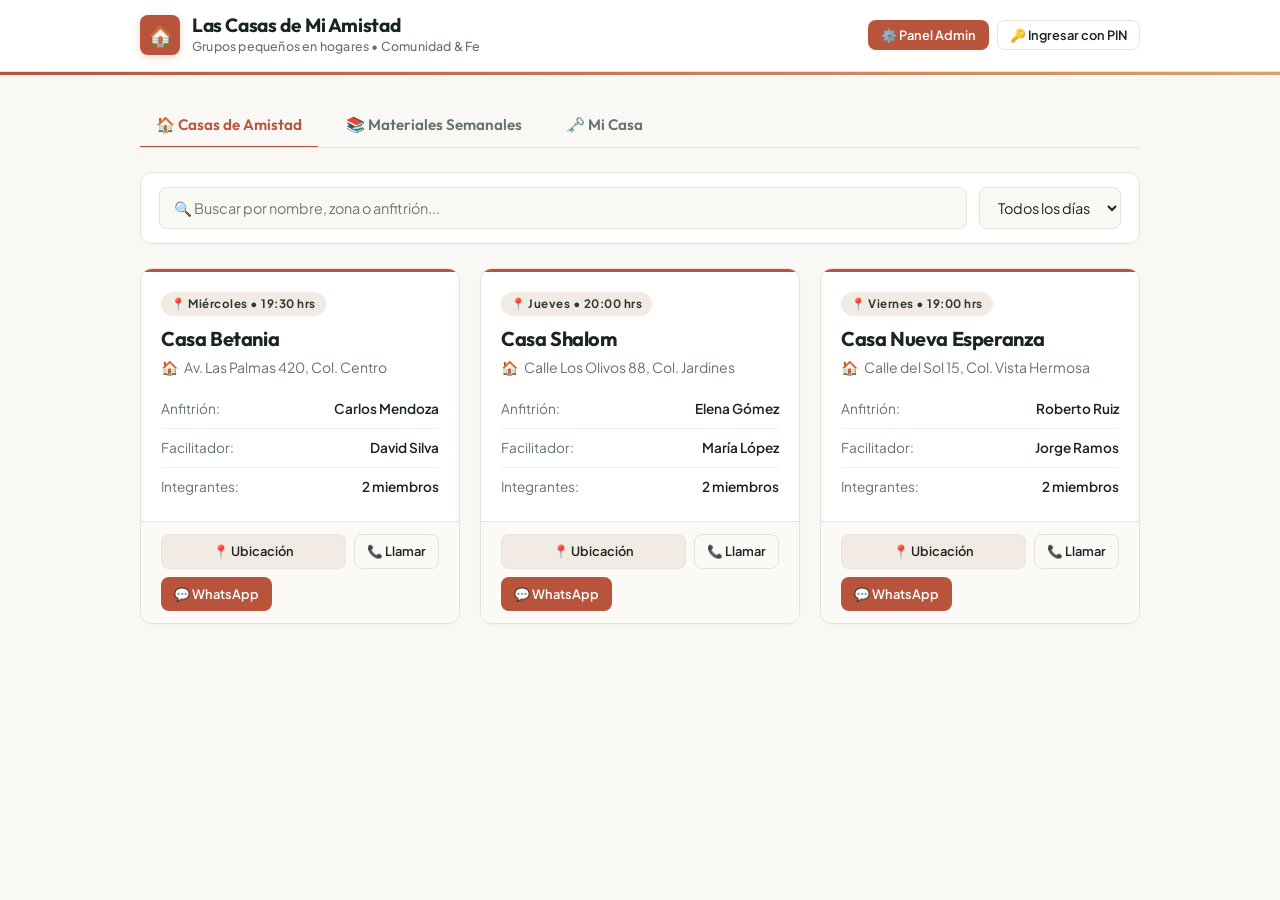
==== commit 735b3734: "Update CSS to clean, professional, and minimalist design" ====
--- a/index.html
+++ b/index.html
@@ -2,380 +2,9 @@
 <html lang="es">
 <head>
   <meta charset="UTF-8">
-  <title>Las Casas de Mi Amistad (Vista Local)</title>
+  <title>Las Casas de Mi Amistad</title>
   <meta name="viewport" content="width=device-width, initial-scale=1.0">
-  <style>
-    @import url('https://fonts.googleapis.com/css2?family=Outfit:wght@500;600;700&family=Plus+Jakarta+Sans:wght@400;500;600;700&display=swap');
-
-    :root {
-      --bg-main: #F5F0EB;
-      --bg-card: #FFFFFF;
-      --bg-subtle: #EBE1D7;
-      --text-main: #1C2A26;
-      --text-muted: #53625D;
-      --accent-terracota: #C05C46;
-      --accent-terracota-hover: #A04A36;
-      --accent-mustard: #D4A373;
-      --border-color: #E2D7CC;
-      --border-radius-sm: 8px;
-      --border-radius-md: 14px;
-      --border-radius-lg: 20px;
-      --shadow-soft: 0 4px 20px rgba(28, 42, 38, 0.05);
-      --shadow-card: 0 2px 10px rgba(28, 42, 38, 0.04);
-    }
-
-    * { box-sizing: border-box; margin: 0; padding: 0; }
-
-    body {
-      font-family: 'Plus Jakarta Sans', -apple-system, BlinkMacSystemFont, sans-serif;
-      background-color: var(--bg-main);
-      color: var(--text-main);
-      line-height: 1.5;
-      -webkit-font-smoothing: antialiased;
-      padding-bottom: 40px;
-    }
-
-    h1, h2, h3, h4, .brand-font {
-      font-family: 'Outfit', sans-serif;
-      color: var(--text-main);
-      font-weight: 700;
-    }
-
-    .container { max-width: 1100px; margin: 0 auto; padding: 0 20px; }
-
-    header.app-header {
-      background-color: var(--bg-card);
-      border-bottom: 1px solid var(--border-color);
-      padding: 16px 0;
-      position: sticky;
-      top: 0;
-      z-index: 100;
-      box-shadow: var(--shadow-card);
-    }
-
-    .header-content {
-      display: flex;
-      justify-content: space-between;
-      align-items: center;
-      gap: 15px;
-    }
-
-    .brand-box {
-      display: flex;
-      align-items: center;
-      gap: 12px;
-      text-decoration: none;
-      color: inherit;
-      cursor: pointer;
-    }
-
-    .brand-logo {
-      width: 42px;
-      height: 42px;
-      background-color: var(--accent-terracota);
-      color: #FFF;
-      border-radius: var(--border-radius-sm);
-      display: flex;
-      align-items: center;
-      justify-content: center;
-      font-size: 22px;
-      font-weight: 700;
-    }
-
-    .brand-title { font-size: 1.25rem; line-height: 1.2; }
-    .brand-subtitle { font-size: 0.8rem; color: var(--text-muted); font-weight: 500; }
-
-    .nav-actions { display: flex; gap: 10px; align-items: center; flex-wrap: wrap; }
-
-    .dintel-bar {
-      height: 4px;
-      background: linear-gradient(90deg, var(--accent-terracota) 0%, var(--accent-mustard) 100%);
-      width: 100%;
-    }
-
-    .btn {
-      display: inline-flex;
-      align-items: center;
-      justify-content: center;
-      gap: 8px;
-      padding: 10px 18px;
-      border-radius: var(--border-radius-sm);
-      font-size: 0.9rem;
-      font-weight: 600;
-      font-family: inherit;
-      cursor: pointer;
-      border: none;
-      transition: all 0.2s ease;
-      text-decoration: none;
-    }
-
-    .btn-primary { background-color: var(--accent-terracota); color: #FFFFFF; }
-    .btn-primary:hover { background-color: var(--accent-terracota-hover); transform: translateY(-1px); }
-    .btn-secondary { background-color: var(--bg-subtle); color: var(--text-main); }
-    .btn-secondary:hover { background-color: #DFCFC1; }
-    .btn-outline { background-color: transparent; border: 1px solid var(--border-color); color: var(--text-main); }
-    .btn-outline:hover { background-color: var(--bg-subtle); }
-    .btn-sm { padding: 6px 12px; font-size: 0.825rem; }
-
-    .main-tabs {
-      display: flex;
-      gap: 8px;
-      margin: 24px 0 20px 0;
-      border-bottom: 2px solid var(--border-color);
-      padding-bottom: 2px;
-      overflow-x: auto;
-    }
-
-    .tab-btn {
-      background: none;
-      border: none;
-      padding: 10px 18px;
-      font-family: 'Outfit', sans-serif;
-      font-size: 1rem;
-      font-weight: 600;
-      color: var(--text-muted);
-      cursor: pointer;
-      border-bottom: 3px solid transparent;
-      margin-bottom: -2px;
-      white-space: nowrap;
-      transition: all 0.2s;
-    }
-
-    .tab-btn.active { color: var(--accent-terracota); border-bottom-color: var(--accent-terracota); }
-    .tab-btn:hover:not(.active) { color: var(--text-main); }
-
-    .search-section {
-      background-color: var(--bg-card);
-      padding: 18px;
-      border-radius: var(--border-radius-md);
-      box-shadow: var(--shadow-card);
-      border: 1px solid var(--border-color);
-      margin-bottom: 24px;
-      display: flex;
-      gap: 12px;
-      flex-wrap: wrap;
-    }
-
-    .search-input {
-      flex: 1;
-      min-width: 200px;
-      padding: 10px 14px;
-      border: 1px solid var(--border-color);
-      border-radius: var(--border-radius-sm);
-      font-size: 0.95rem;
-      font-family: inherit;
-      outline: none;
-      background-color: var(--bg-main);
-    }
-
-    .search-input:focus { border-color: var(--accent-terracota); background-color: #FFF; }
-
-    .select-input {
-      padding: 10px 14px;
-      border: 1px solid var(--border-color);
-      border-radius: var(--border-radius-sm);
-      font-size: 0.95rem;
-      font-family: inherit;
-      background-color: var(--bg-main);
-      color: var(--text-main);
-      outline: none;
-      cursor: pointer;
-    }
-
-    .cards-grid {
-      display: grid;
-      grid-template-columns: repeat(auto-fill, minmax(320px, 1fr));
-      gap: 20px;
-    }
-
-    .house-card {
-      background-color: var(--bg-card);
-      border-radius: var(--border-radius-md);
-      border: 1px solid var(--border-color);
-      box-shadow: var(--shadow-card);
-      overflow: hidden;
-      display: flex;
-      flex-direction: column;
-      justify-content: space-between;
-      transition: transform 0.2s, box-shadow 0.2s;
-    }
-
-    .house-card:hover { transform: translateY(-2px); box-shadow: var(--shadow-soft); }
-    .house-card-header { padding: 18px 20px 12px 20px; }
-
-    .house-badge {
-      display: inline-block;
-      padding: 4px 10px;
-      background-color: var(--bg-subtle);
-      color: var(--text-main);
-      border-radius: 20px;
-      font-size: 0.75rem;
-      font-weight: 700;
-      text-transform: uppercase;
-      letter-spacing: 0.5px;
-      margin-bottom: 8px;
-    }
-
-    .house-title { font-size: 1.2rem; margin-bottom: 6px; }
-    .house-address { font-size: 0.9rem; color: var(--text-muted); display: flex; align-items: flex-start; gap: 6px; line-height: 1.4; }
-    .house-body { padding: 0 20px 16px 20px; font-size: 0.875rem; }
-
-    .house-info-row {
-      display: flex;
-      justify-content: space-between;
-      padding: 8px 0;
-      border-bottom: 1px dashed var(--border-color);
-    }
-    .house-info-row:last-child { border-bottom: none; }
-
-    .info-label { color: var(--text-muted); }
-    .info-value { font-weight: 600; }
-
-    .house-actions {
-      padding: 14px 20px;
-      background-color: #FAF7F4;
-      border-top: 1px solid var(--border-color);
-      display: flex;
-      gap: 8px;
-      flex-wrap: wrap;
-    }
-
-    .materials-list { display: flex; flex-direction: column; gap: 16px; }
-
-    .material-card {
-      background-color: var(--bg-card);
-      border-radius: var(--border-radius-md);
-      border: 1px solid var(--border-color);
-      padding: 20px;
-      display: flex;
-      justify-content: space-between;
-      align-items: center;
-      gap: 16px;
-      box-shadow: var(--shadow-card);
-    }
-
-    .material-info h3 { font-size: 1.1rem; margin-bottom: 4px; }
-    .material-info p { font-size: 0.9rem; color: var(--text-muted); margin-bottom: 8px; }
-    .material-date { font-size: 0.75rem; font-weight: 600; color: var(--accent-terracota); }
-
-    .admin-header-bar {
-      background-color: var(--text-main);
-      color: #FFF;
-      padding: 16px 20px;
-      border-radius: var(--border-radius-md);
-      margin-bottom: 24px;
-      display: flex;
-      justify-content: space-between;
-      align-items: center;
-    }
-
-    .admin-header-bar h2 { color: #FFF; font-size: 1.2rem; }
-
-    .stats-grid {
-      display: grid;
-      grid-template-columns: repeat(auto-fit, minmax(200px, 1fr));
-      gap: 16px;
-      margin-bottom: 24px;
-    }
-
-    .stat-card {
-      background-color: var(--bg-card);
-      border-radius: var(--border-radius-md);
-      border: 1px solid var(--border-color);
-      padding: 16px;
-      text-align: center;
-    }
-
-    .stat-number {
-      font-family: 'Outfit', sans-serif;
-      font-size: 2rem;
-      font-weight: 700;
-      color: var(--accent-terracota);
-    }
-
-    .stat-label { font-size: 0.85rem; color: var(--text-muted); font-weight: 600; }
-
-    .table-responsive {
-      width: 100%;
-      overflow-x: auto;
-      background-color: var(--bg-card);
-      border-radius: var(--border-radius-md);
-      border: 1px solid var(--border-color);
-      box-shadow: var(--shadow-card);
-    }
-
-    .admin-table {
-      width: 100%;
-      border-collapse: collapse;
-      font-size: 0.875rem;
-      text-align: left;
-    }
-
-    .admin-table th {
-      background-color: var(--bg-subtle);
-      color: var(--text-main);
-      padding: 12px 16px;
-      font-weight: 700;
-      font-family: 'Outfit', sans-serif;
-    }
-
-    .admin-table td { padding: 12px 16px; border-bottom: 1px solid var(--border-color); }
-    .admin-table tr:last-child td { border-bottom: none; }
-
-    .modal-backdrop {
-      position: fixed;
-      top: 0; left: 0; width: 100vw; height: 100vh;
-      background-color: rgba(28, 42, 38, 0.6);
-      display: flex; align-items: center; justify-content: center;
-      padding: 20px; z-index: 1000; opacity: 0; visibility: hidden;
-      transition: all 0.2s ease;
-    }
-
-    .modal-backdrop.active { opacity: 1; visibility: visible; }
-
-    .modal-card {
-      background-color: var(--bg-card);
-      border-radius: var(--border-radius-lg);
-      max-width: 500px; width: 100%; padding: 24px;
-      box-shadow: var(--shadow-soft); position: relative;
-      max-height: 90vh; overflow-y: auto;
-    }
-
-    .modal-header { display: flex; justify-content: space-between; align-items: center; margin-bottom: 18px; }
-    .modal-close { background: none; border: none; font-size: 1.5rem; cursor: pointer; color: var(--text-muted); }
-
-    .form-group { margin-bottom: 16px; }
-    .form-label { display: block; font-size: 0.85rem; font-weight: 600; margin-bottom: 6px; }
-    .form-control {
-      width: 100%; padding: 10px 12px;
-      border: 1px solid var(--border-color);
-      border-radius: var(--border-radius-sm);
-      font-family: inherit; font-size: 0.9rem;
-      background-color: var(--bg-main);
-    }
-    .form-control:focus { outline: none; border-color: var(--accent-terracota); background-color: #FFF; }
-
-    .pin-banner {
-      background-color: var(--bg-subtle);
-      border-left: 4px solid var(--accent-terracota);
-      padding: 14px 18px; border-radius: var(--border-radius-sm);
-      margin-bottom: 20px; display: flex; justify-content: space-between; align-items: center;
-    }
-
-    .badge-active { background-color: #E6F4EA; color: #137333; padding: 3px 8px; border-radius: 12px; font-weight: 600; font-size: 0.75rem; }
-    .badge-inactive { background-color: #FCE8E6; color: #C5221F; padding: 3px 8px; border-radius: 12px; font-weight: 600; font-size: 0.75rem; }
-
-    .text-center { text-align: center; }
-    .mt-3 { margin-top: 16px; }
-    .mb-3 { margin-bottom: 16px; }
-
-    @media (max-width: 600px) {
-      .header-content { flex-direction: column; align-items: flex-start; }
-      .cards-grid { grid-template-columns: 1fr; }
-      .material-card { flex-direction: column; align-items: flex-start; }
-      .search-section { flex-direction: column; }
-    }
-  </style>
+  <link rel="stylesheet" href="styles.css">
 </head>
 <body>
 
@@ -823,841 +452,6 @@
     </div>
   </div>
 
-  <!-- EMBEDDED SCRIPTS WITH MOCK BACKEND FOR LOCALHOST -->
-  <script>
-    var state = {
-      view: 'publico',
-      publicData: { casas: [], materiales: [] },
-      adminData: { casas: [], integrantes: [], materiales: [], usuarios: [] },
-      userPin: localStorage.getItem('casas_user_pin') || null,
-      adminPin: sessionStorage.getItem('casas_admin_pin') || null
-    };
-
-    var mockDb = {
-      casas: [
-        { ID: 'C101', Nombre: 'Casa Betania', Direccion: 'Av. Las Palmas 420, Col. Centro', Anfitrion: 'Carlos Mendoza', Facilitador: 'David Silva', Telefono: '5551234567', Dia: 'Miércoles', Horario: '19:30', Estado: 'Activo' },
-        { ID: 'C102', Nombre: 'Casa Shalom', Direccion: 'Calle Los Olivos 88, Col. Jardines', Anfitrion: 'Elena Gómez', Facilitador: 'María López', Telefono: '5559876543', Dia: 'Jueves', Horario: '20:00', Estado: 'Activo' },
-        { ID: 'C103', Nombre: 'Casa Nueva Esperanza', Direccion: 'Calle del Sol 15, Col. Vista Hermosa', Anfitrion: 'Roberto Ruiz', Facilitador: 'Jorge Ramos', Telefono: '5554567890', Dia: 'Viernes', Horario: '19:00', Estado: 'Activo' }
-      ],
-      integrantes: [
-        { ID: 'I1001', Nombre: 'Ana Martínez', Telefono: '5551112233', CasaAsignada: 'C101', FechaRegistro: '2026-01-10', Estado: 'Activo' },
-        { ID: 'I1002', Nombre: 'Luis Hernández', Telefono: '5552223344', CasaAsignada: 'C101', FechaRegistro: '2026-01-12', Estado: 'Activo' },
-        { ID: 'I1003', Nombre: 'Sofía Torres', Telefono: '5553334455', CasaAsignada: 'C102', FechaRegistro: '2026-01-15', Estado: 'Activo' },
-        { ID: 'I1004', Nombre: 'Pedro Ramírez', Telefono: '5554445566', CasaAsignada: 'C102', FechaRegistro: '2026-01-20', Estado: 'Activo' },
-        { ID: 'I1005', Nombre: 'Lucía Morales', Telefono: '5555556677', CasaAsignada: 'C103', FechaRegistro: '2026-02-01', Estado: 'Activo' },
-        { ID: 'I1006', Nombre: 'Gabriel Castro', Telefono: '5556667788', CasaAsignada: 'C103', FechaRegistro: '2026-02-05', Estado: 'Activo' }
-      ],
-      materiales: [
-        { ID: 'M201', Titulo: 'Estudio 1: La Fe en Familia', Descripcion: 'Guía de preguntas y pasajes bíblicos para la semana.', Fecha: '2026-02-08', EnlaceDrive: 'https://drive.google.com', Estado: 'Activo' },
-        { ID: 'M202', Titulo: 'Estudio 2: Caminar en Comunidad', Descripcion: 'Material sobre el servicio mutuo y hospitalidad.', Fecha: '2026-02-15', EnlaceDrive: 'https://drive.google.com', Estado: 'Activo' }
-      ],
-      usuarios: [
-        { Nombre: 'Pastor / Admin', Tipo: 'admin', CasaAsignada: '', PIN: '1234', Estado: 'Activo' },
-        { Nombre: 'Carlos Mendoza', Tipo: 'anfitrion', CasaAsignada: 'C101', PIN: '1001', Estado: 'Activo' },
-        { Nombre: 'Elena Gómez', Tipo: 'anfitrion', CasaAsignada: 'C102', PIN: '1002', Estado: 'Activo' },
-        { Nombre: 'Roberto Ruiz', Tipo: 'anfitrion', CasaAsignada: 'C103', PIN: '1003', Estado: 'Activo' }
-      ]
-    };
-
-    document.addEventListener("DOMContentLoaded", function() {
-      initView();
-    });
-
-    function initView() {
-      var params = new URLSearchParams(window.location.search);
-      if (params.get('view') === 'admin') {
-        showAdminView();
-      } else {
-        showPublicView();
-      }
-    }
-
-    function showPublicView() {
-      state.view = 'publico';
-      document.getElementById('public-view-container').style.display = 'block';
-      document.getElementById('admin-view-container').style.display = 'none';
-      loadPublicData();
-      if (state.userPin) {
-        checkUserPin(state.userPin, false);
-      }
-    }
-
-    function showAdminView() {
-      state.view = 'admin';
-      document.getElementById('public-view-container').style.display = 'none';
-      document.getElementById('admin-view-container').style.display = 'block';
-
-      if (state.adminPin) {
-        document.getElementById('admin-login-screen').style.display = 'none';
-        document.getElementById('admin-dashboard').style.display = 'block';
-        loadAdminData();
-      } else {
-        document.getElementById('admin-login-screen').style.display = 'block';
-        document.getElementById('admin-dashboard').style.display = 'none';
-      }
-    }
-
-    function callBackend(fnName, args) {
-      return new Promise(function(resolve, reject) {
-        if (typeof google !== 'undefined' && google.script && google.script.run) {
-          var runner = google.script.run
-            .withSuccessHandler(function(res) { resolve(res); })
-            .withFailureHandler(function(err) { reject(err); });
-          
-          if (args && args.length > 0) {
-            runner[fnName].apply(runner, args);
-          } else {
-            runner[fnName]();
-          }
-        } else {
-          setTimeout(function() {
-            var res = mockBackendCall(fnName, args || []);
-            resolve(res);
-          }, 150);
-        }
-      });
-    }
-
-    function mockBackendCall(fnName, args) {
-      if (fnName === 'verifyPin') {
-        var pin = String(args[0]).trim();
-        var found = mockDb.usuarios.find(u => String(u.PIN).trim() === pin && u.Estado.toLowerCase() === 'activo');
-        if (found) {
-          return { success: true, user: { nombre: found.Nombre, tipo: found.Tipo, casaAsignada: found.CasaAsignada, pin: found.PIN } };
-        }
-        return { success: false, message: 'PIN incorrecto o inactivo.' };
-      }
-      if (fnName === 'getPublicData') {
-        var conteo = {};
-        mockDb.integrantes.forEach(i => {
-          if (i.Estado.toLowerCase() === 'activo') conteo[i.CasaAsignada] = (conteo[i.CasaAsignada] || 0) + 1;
-        });
-        var casasPub = mockDb.casas.filter(c => c.Estado.toLowerCase() === 'activo').map(c => ({
-          id: c.ID, nombre: c.Nombre, direccion: c.Direccion, anfitrion: c.Anfitrion,
-          facilitador: c.Facilitador, telefono: c.Telefono, dia: c.Dia, horario: c.Horario,
-          totalIntegrantes: conteo[c.ID] || 0
-        }));
-        var matPub = mockDb.materiales.filter(m => m.Estado.toLowerCase() === 'activo').map(m => ({
-          id: m.ID, titulo: m.Titulo, descripcion: m.Descripcion, fecha: m.Fecha, enlaceDrive: m.EnlaceDrive
-        }));
-        return { casas: casasPub, materiales: matPub };
-      }
-      if (fnName === 'getHouseDetailForUser') {
-        var pin = args[0];
-        var auth = mockBackendCall('verifyPin', [pin]);
-        if (!auth.success) return { user: null, casa: null, integrantes: [] };
-        var user = auth.user;
-        var casa = mockDb.casas.find(c => c.ID === user.casaAsignada);
-        var ints = mockDb.integrantes.filter(i => i.CasaAsignada === user.casaAsignada);
-        return { user: user, casa: casa, integrantes: ints };
-      }
-      if (fnName === 'adminGetAllData') {
-        return JSON.parse(JSON.stringify(mockDb));
-      }
-      if (fnName === 'adminSaveCasa') {
-        var data = args[1];
-        if (data.id) {
-          var idx = mockDb.casas.findIndex(c => c.ID === data.id);
-          if (idx !== -1) mockDb.casas[idx] = { ID: data.id, Nombre: data.nombre, Direccion: data.direccion, Anfitrion: data.anfitrion, Facilitador: data.facilitador, Telefono: data.telefono, Dia: data.dia, Horario: data.horario, Estado: data.estado };
-        } else {
-          var newId = 'C' + String(new Date().getTime()).slice(-4);
-          mockDb.casas.push({ ID: newId, Nombre: data.nombre, Direccion: data.direccion, Anfitrion: data.anfitrion, Facilitador: data.facilitador, Telefono: data.telefono, Dia: data.dia, Horario: data.horario, Estado: data.estado || 'Activo' });
-        }
-        return { success: true };
-      }
-      if (fnName === 'adminDeleteCasa') {
-        mockDb.casas = mockDb.casas.filter(c => c.ID !== args[1]);
-        return { success: true };
-      }
-      if (fnName === 'adminSaveIntegrante') {
-        var data = args[1];
-        if (data.id) {
-          var idx = mockDb.integrantes.findIndex(i => i.ID === data.id);
-          if (idx !== -1) mockDb.integrantes[idx] = { ID: data.id, Nombre: data.nombre, Telefono: data.telefono, CasaAsignada: data.casaAsignada, FechaRegistro: mockDb.integrantes[idx].FechaRegistro, Estado: data.estado };
-        } else {
-          mockDb.integrantes.push({ ID: 'I' + String(new Date().getTime()).slice(-4), Nombre: data.nombre, Telefono: data.telefono, CasaAsignada: data.casaAsignada, FechaRegistro: new Date().toISOString().split('T')[0], Estado: data.estado || 'Activo' });
-        }
-        return { success: true };
-      }
-      if (fnName === 'adminDeleteIntegrante') {
-        mockDb.integrantes = mockDb.integrantes.filter(i => i.ID !== args[1]);
-        return { success: true };
-      }
-      if (fnName === 'adminSaveMaterial') {
-        var data = args[1];
-        if (data.id) {
-          var idx = mockDb.materiales.findIndex(m => m.ID === data.id);
-          if (idx !== -1) mockDb.materiales[idx] = { ID: data.id, Titulo: data.titulo, Descripcion: data.descripcion, Fecha: data.fecha, EnlaceDrive: data.enlaceDrive, Estado: data.estado };
-        } else {
-          mockDb.materiales.push({ ID: 'M' + String(new Date().getTime()).slice(-4), Titulo: data.titulo, Descripcion: data.descripcion, Fecha: data.fecha, EnlaceDrive: data.enlaceDrive, Estado: data.estado || 'Activo' });
-        }
-        return { success: true };
-      }
-      if (fnName === 'adminDeleteMaterial') {
-        mockDb.materiales = mockDb.materiales.filter(m => m.ID !== args[1]);
-        return { success: true };
-      }
-      if (fnName === 'adminSaveUsuario') {
-        var data = args[1];
-        var idx = mockDb.usuarios.findIndex(u => u.PIN === (data.pinOriginal || data.pin));
-        if (idx !== -1) {
-          mockDb.usuarios[idx] = { Nombre: data.nombre, Tipo: data.tipo, CasaAsignada: data.casaAsignada, PIN: data.pin, Estado: data.estado };
-        } else {
-          mockDb.usuarios.push({ Nombre: data.nombre, Tipo: data.tipo, CasaAsignada: data.casaAsignada, PIN: data.pin, Estado: data.estado || 'Activo' });
-        }
-        return { success: true };
-      }
-      if (fnName === 'adminDeleteUsuario') {
-        mockDb.usuarios = mockDb.usuarios.filter(u => u.PIN !== args[1]);
-        return { success: true };
-      }
-      return { success: true };
-    }
-
-    function loadPublicData() {
-      callBackend('getPublicData').then(function(data) {
-        if (data) {
-          state.publicData = data;
-          renderCasas(data.casas);
-          renderMateriales(data.materiales);
-        }
-      });
-    }
-
-    function renderCasas(casas) {
-      var grid = document.getElementById('casas-grid');
-      if (!casas || casas.length === 0) {
-        grid.innerHTML = '<div class="text-center" style="grid-column:1/-1; padding:40px;">No se encontraron Casas disponibles.</div>';
-        return;
-      }
-
-      var html = '';
-      casas.forEach(function(c) {
-        var mapsQuery = encodeURIComponent(c.direccion);
-        var mapsUrl = 'https://www.google.com/maps/search/?api=1&query=' + mapsQuery;
-        var cleanPhone = String(c.telefono).replace(/\D/g, '');
-        var waUrl = 'https://wa.me/52' + cleanPhone;
-
-        html += `
-          <div class="house-card">
-            <div class="house-card-header">
-              <span class="house-badge">📍 ${c.dia} • ${c.horario} hrs</span>
-              <h3 class="house-title brand-font">${escapeHtml(c.nombre)}</h3>
-              <div class="house-address">
-                <span>🏠</span> <span>${escapeHtml(c.direccion)}</span>
-              </div>
-            </div>
-            <div class="house-body">
-              <div class="house-info-row">
-                <span class="info-label">Anfitrión:</span>
-                <span class="info-value">${escapeHtml(c.anfitrion)}</span>
-              </div>
-              <div class="house-info-row">
-                <span class="info-label">Facilitador:</span>
-                <span class="info-value">${escapeHtml(c.facilitador)}</span>
-              </div>
-              <div class="house-info-row">
-                <span class="info-label">Integrantes:</span>
-                <span class="info-value">${c.totalIntegrantes} miembros</span>
-              </div>
-            </div>
-            <div class="house-actions">
-              <a href="${mapsUrl}" target="_blank" class="btn btn-secondary btn-sm" style="flex:1;">📍 Ubicación</a>
-              <a href="tel:${c.telefono}" class="btn btn-outline btn-sm">📞 Llamar</a>
-              <a href="${waUrl}" target="_blank" class="btn btn-primary btn-sm">💬 WhatsApp</a>
-            </div>
-          </div>
-        `;
-      });
-      grid.innerHTML = html;
-    }
-
-    function filterCasas() {
-      var search = document.getElementById('search-casa').value.toLowerCase();
-      var dia = document.getElementById('filter-dia').value;
-
-      var filtered = state.publicData.casas.filter(function(c) {
-        var matchSearch = c.nombre.toLowerCase().includes(search) || 
-                            c.direccion.toLowerCase().includes(search) || 
-                            c.anfitrion.toLowerCase().includes(search);
-        var matchDia = !dia || c.dia === dia;
-        return matchSearch && matchDia;
-      });
-
-      renderCasas(filtered);
-    }
-
-    function renderMateriales(materiales) {
-      var container = document.getElementById('materials-container');
-      if (!materiales || materiales.length === 0) {
-        container.innerHTML = '<div class="text-center" style="padding:40px;">No hay materiales publicados esta semana.</div>';
-        return;
-      }
-
-      var html = '';
-      materiales.forEach(function(m) {
-        html += `
-          <div class="material-card">
-            <div class="material-info">
-              <span class="material-date">📅 Publicado: ${escapeHtml(m.fecha)}</span>
-              <h3 class="brand-font">${escapeHtml(m.titulo)}</h3>
-              <p>${escapeHtml(m.descripcion)}</p>
-            </div>
-            <div>
-              <a href="${m.enlaceDrive}" target="_blank" class="btn btn-primary">
-                📄 Descargar PDF
-              </a>
-            </div>
-          </div>
-        `;
-      });
-      container.innerHTML = html;
-    }
-
-    function switchToTab(tabName) {
-      document.querySelectorAll('.tab-btn').forEach(b => b.classList.remove('active'));
-      document.querySelectorAll('.tab-section').forEach(s => s.style.display = 'none');
-
-      document.getElementById('tab-btn-' + tabName).classList.add('active');
-      document.getElementById('section-' + tabName).style.display = 'block';
-    }
-
-    function openPinModal() {
-      document.getElementById('pin-error').style.display = 'none';
-      document.getElementById('pin-modal').classList.add('active');
-      document.getElementById('pin-input').value = '';
-    }
-
-    function closePinModal() {
-      document.getElementById('pin-modal').classList.remove('active');
-    }
-
-    function handlePinSubmit(e) {
-      e.preventDefault();
-      var pin = document.getElementById('pin-input').value.trim();
-      checkUserPin(pin, true);
-    }
-
-    function checkUserPin(pin, showFeedback) {
-      callBackend('verifyPin', [pin]).then(function(res) {
-        if (res && res.success) {
-          if (String(res.user.tipo).toLowerCase() === 'admin') {
-            state.adminPin = pin;
-            sessionStorage.setItem('casas_admin_pin', pin);
-            closePinModal();
-            showAdminView();
-            return;
-          }
-
-          state.userPin = pin;
-          localStorage.setItem('casas_user_pin', pin);
-          closePinModal();
-          updateUserPinUI(res.user);
-          loadMiCasaDetail(pin);
-          switchToTab('micasa');
-        } else {
-          if (showFeedback) {
-            var errDiv = document.getElementById('pin-error');
-            errDiv.textContent = res.message || 'PIN inválido.';
-            errDiv.style.display = 'block';
-          } else {
-            logoutUserPin();
-          }
-        }
-      });
-    }
-
-    function updateUserPinUI(user) {
-      document.getElementById('btn-login-pin').style.display = 'none';
-      document.getElementById('btn-logout-pin').style.display = 'inline-flex';
-      document.getElementById('micasa-indicator').style.display = 'inline';
-      document.getElementById('micasa-unauthenticated').style.display = 'none';
-      document.getElementById('micasa-auth-notice').style.display = 'flex';
-      document.getElementById('micasa-user-name').textContent = "Hola, " + user.nombre;
-      document.getElementById('micasa-user-role').textContent = "Rol: " + user.tipo.toUpperCase();
-    }
-
-    function logoutUserPin() {
-      state.userPin = null;
-      localStorage.removeItem('casas_user_pin');
-      document.getElementById('btn-login-pin').style.display = 'inline-flex';
-      document.getElementById('btn-logout-pin').style.display = 'none';
-      document.getElementById('micasa-indicator').style.display = 'none';
-      document.getElementById('micasa-unauthenticated').style.display = 'block';
-      document.getElementById('micasa-auth-notice').style.display = 'none';
-      document.getElementById('micasa-content').style.display = 'none';
-    }
-
-    function loadMiCasaDetail(pin) {
-      callBackend('getHouseDetailForUser', [pin]).then(function(data) {
-        if (!data || !data.casa) {
-          var noticeHtml = '';
-          if (data && data.user && String(data.user.tipo).toLowerCase() === 'admin') {
-            noticeHtml = `
-              <div class="text-center" style="background:#FFF; padding:30px; border-radius:12px; border:1px solid var(--border-color);">
-                <h3>🛡️ Hola, Administrador General</h3>
-                <p style="color:var(--text-muted); margin: 10px 0 20px 0;">Como administrador puedes gestionar todas las casas, integrantes y PINs desde el panel de control.</p>
-                <button class="btn btn-primary" onclick="showAdminView()">⚙️ Ir al Panel de Administración</button>
-              </div>
-            `;
-          } else {
-            noticeHtml = `
-              <div class="text-center" style="background:#FFF; padding:30px; border-radius:12px; border:1px solid var(--border-color);">
-                <h3>No tienes una casa asignada.</h3>
-                <p style="color:var(--text-muted)">Contacta al administrador para vincular tu PIN a tu Casa de Amistad.</p>
-              </div>
-            `;
-          }
-          document.getElementById('micasa-card-details').innerHTML = noticeHtml;
-          document.getElementById('micasa-content').style.display = 'block';
-          return;
-        }
-
-        var c = data.casa;
-        var miembrosHtml = '';
-        if (data.integrantes && data.integrantes.length > 0) {
-          miembrosHtml = data.integrantes.map(m => `
-            <div class="house-info-row">
-              <div>
-                <strong>${escapeHtml(m.nombre)}</strong>
-                <div style="font-size:0.8rem; color:var(--text-muted);">Registrado: ${m.fechaRegistro}</div>
-              </div>
-              <a href="tel:${m.telefono}" class="btn btn-outline btn-sm">📞 ${m.telefono}</a>
-            </div>
-          `).join('');
-        } else {
-          miembrosHtml = '<p style="color:var(--text-muted);">No hay integrantes registrados en tu casa aún.</p>';
-        }
-
-        document.getElementById('micasa-card-details').innerHTML = `
-          <div style="background:#FFF; border-radius:16px; border:1px solid var(--border-color); padding:24px; box-shadow:var(--shadow-card);">
-            <div style="display:flex; justify-content:space-between; align-items:flex-start; margin-bottom:16px;">
-              <div>
-                <span class="house-badge">📍 ${c.Dia} • ${c.Horario} hrs</span>
-                <h2 class="brand-font" style="font-size:1.5rem; margin-top:4px;">${escapeHtml(c.Nombre)}</h2>
-                <p style="color:var(--text-muted);">🏠 ${escapeHtml(c.Direccion)}</p>
-              </div>
-            </div>
-            
-            <h4 class="brand-font" style="margin:20px 0 10px 0; border-bottom:2px solid var(--bg-subtle); padding-bottom:6px;">
-              👥 Integrantes de tu Casa (${data.integrantes.length})
-            </h4>
-            <div>${miembrosHtml}</div>
-          </div>
-        `;
-        document.getElementById('micasa-content').style.display = 'block';
-      });
-    }
-
-    function handleAdminAuth(e) {
-      e.preventDefault();
-      var pin = document.getElementById('admin-pin-input').value.trim();
-      callBackend('verifyPin', [pin]).then(function(res) {
-        if (res && res.success && String(res.user.tipo).toLowerCase() === 'admin') {
-          state.adminPin = pin;
-          sessionStorage.setItem('casas_admin_pin', pin);
-          document.getElementById('admin-login-screen').style.display = 'none';
-          document.getElementById('admin-dashboard').style.display = 'block';
-          loadAdminData();
-        } else {
-          var err = document.getElementById('admin-pin-error');
-          err.textContent = "PIN inválido o no tiene permisos de Administrador.";
-          err.style.display = 'block';
-        }
-      });
-    }
-
-    function logoutAdmin() {
-      state.adminPin = null;
-      sessionStorage.removeItem('casas_admin_pin');
-      document.getElementById('admin-dashboard').style.display = 'none';
-      document.getElementById('admin-login-screen').style.display = 'block';
-    }
-
-    function loadAdminData() {
-      callBackend('adminGetAllData', [state.adminPin]).then(function(data) {
-        if (data) {
-          state.adminData = data;
-          updateAdminStats();
-          renderAdminCasas();
-          renderAdminIntegrantes();
-          renderAdminMateriales();
-          renderAdminUsuarios();
-        }
-      }).catch(function(err) {
-        alert("Error al cargar datos de administración: " + err);
-        logoutAdmin();
-      });
-    }
-
-    function updateAdminStats() {
-      document.getElementById('stat-casas').textContent = state.adminData.casas.length;
-      document.getElementById('stat-integrantes').textContent = state.adminData.integrantes.length;
-      document.getElementById('stat-materiales').textContent = state.adminData.materiales.length;
-      document.getElementById('stat-usuarios').textContent = state.adminData.usuarios.length;
-    }
-
-    function switchAdminTab(tab) {
-      ['casas', 'integrantes', 'materiales', 'usuarios'].forEach(t => {
-        document.getElementById('admin-tab-' + t).classList.remove('active');
-        document.getElementById('admin-sec-' + t).style.display = 'none';
-      });
-      document.getElementById('admin-tab-' + tab).classList.add('active');
-      document.getElementById('admin-sec-' + tab).style.display = 'block';
-    }
-
-    function renderAdminCasas() {
-      var tbody = document.getElementById('admin-table-casas-body');
-      if (state.adminData.casas.length === 0) {
-        tbody.innerHTML = '<tr><td colspan="7" class="text-center">No hay casas registradas. Haz clic en "+ Agregar Nueva Casa".</td></tr>';
-        return;
-      }
-
-      var html = '';
-      state.adminData.casas.forEach(c => {
-        var statusBadge = c.Estado === 'Activo' ? '<span class="badge-active">Activo</span>' : '<span class="badge-inactive">Inactivo</span>';
-        html += `
-          <tr>
-            <td><strong>${c.ID}</strong></td>
-            <td>${escapeHtml(c.Nombre)}</td>
-            <td>${escapeHtml(c.Direccion)}</td>
-            <td>${escapeHtml(c.Anfitrion)} / ${escapeHtml(c.Facilitador)}</td>
-            <td>${c.Dia} ${c.Horario} hrs</td>
-            <td>${statusBadge}</td>
-            <td>
-              <button class="btn btn-outline btn-sm" onclick="editCasa('${c.ID}')">✏️ Editar</button>
-              <button class="btn btn-secondary btn-sm" onclick="deleteCasa('${c.ID}')">🗑️</button>
-            </td>
-          </tr>
-        `;
-      });
-      tbody.innerHTML = html;
-    }
-
-    function renderAdminIntegrantes() {
-      var tbody = document.getElementById('admin-table-integrantes-body');
-      if (state.adminData.integrantes.length === 0) {
-        tbody.innerHTML = '<tr><td colspan="7" class="text-center">No hay integrantes registrados. Haz clic en "+ Registrar Integrante".</td></tr>';
-        return;
-      }
-
-      var casaMap = {};
-      state.adminData.casas.forEach(c => casaMap[c.ID] = c.Nombre);
-
-      var html = '';
-      state.adminData.integrantes.forEach(i => {
-        var casaNombre = casaMap[i.CasaAsignada] || 'Sin asignar (' + i.CasaAsignada + ')';
-        html += `
-          <tr>
-            <td><strong>${i.ID}</strong></td>
-            <td>${escapeHtml(i.Nombre)}</td>
-            <td>${i.Telefono}</td>
-            <td>${escapeHtml(casaNombre)}</td>
-            <td>${i.FechaRegistro}</td>
-            <td><span class="badge-active">${i.Estado}</span></td>
-            <td>
-              <button class="btn btn-outline btn-sm" onclick="editIntegrante('${i.ID}')">✏️ Editar</button>
-              <button class="btn btn-secondary btn-sm" onclick="deleteIntegrante('${i.ID}')">🗑️</button>
-            </td>
-          </tr>
-        `;
-      });
-      tbody.innerHTML = html;
-    }
-
-    function renderAdminMateriales() {
-      var tbody = document.getElementById('admin-table-materiales-body');
-      if (state.adminData.materiales.length === 0) {
-        tbody.innerHTML = '<tr><td colspan="7" class="text-center">No hay materiales publicados. Haz clic en "+ Publicar Nuevo Material".</td></tr>';
-        return;
-      }
-
-      var html = '';
-      state.adminData.materiales.forEach(m => {
-        html += `
-          <tr>
-            <td><strong>${m.ID}</strong></td>
-            <td>${escapeHtml(m.Titulo)}</td>
-            <td>${escapeHtml(m.Descripcion)}</td>
-            <td>${m.Fecha}</td>
-            <td><a href="${m.EnlaceDrive}" target="_blank">🔗 Ver Drive</a></td>
-            <td><span class="badge-active">${m.Estado}</span></td>
-            <td>
-              <button class="btn btn-outline btn-sm" onclick="editMaterial('${m.ID}')">✏️ Editar</button>
-              <button class="btn btn-secondary btn-sm" onclick="deleteMaterial('${m.ID}')">🗑️</button>
-            </td>
-          </tr>
-        `;
-      });
-      tbody.innerHTML = html;
-    }
-
-    function renderAdminUsuarios() {
-      var tbody = document.getElementById('admin-table-usuarios-body');
-      if (state.adminData.usuarios.length === 0) {
-        tbody.innerHTML = '<tr><td colspan="6" class="text-center">No hay usuarios registrados. Haz clic en "+ Nuevo Usuario / PIN".</td></tr>';
-        return;
-      }
-
-      var casaMap = {};
-      state.adminData.casas.forEach(c => casaMap[c.ID] = c.Nombre);
-
-      var html = '';
-      state.adminData.usuarios.forEach(u => {
-        var casaLabel = u.CasaAsignada ? (casaMap[u.CasaAsignada] || u.CasaAsignada) : 'N/A (Admin)';
-        html += `
-          <tr>
-            <td><strong>${escapeHtml(u.Nombre)}</strong></td>
-            <td><span class="house-badge">${u.Tipo.toUpperCase()}</span></td>
-            <td>${escapeHtml(casaLabel)}</td>
-            <td><code>${u.PIN}</code></td>
-            <td><span class="badge-active">${u.Estado}</span></td>
-            <td>
-              <button class="btn btn-outline btn-sm" onclick="editUsuario('${u.PIN}')">✏️ Editar</button>
-              <button class="btn btn-secondary btn-sm" onclick="deleteUsuario('${u.PIN}')">🗑️</button>
-            </td>
-          </tr>
-        `;
-      });
-      tbody.innerHTML = html;
-    }
-
-    function openModal(id) { document.getElementById(id).classList.add('active'); }
-    function closeModal(id) { document.getElementById(id).classList.remove('active'); }
-
-    function openCasaModal(casaId) {
-      document.getElementById('casa-form-id').value = casaId || '';
-      document.getElementById('modal-casa-title').textContent = casaId ? 'Editar Casa de Amistad' : 'Nueva Casa de Amistad';
-
-      if (casaId) {
-        var c = state.adminData.casas.find(x => x.ID === casaId);
-        if (c) {
-          document.getElementById('casa-form-nombre').value = c.Nombre;
-          document.getElementById('casa-form-direccion').value = c.Direccion;
-          document.getElementById('casa-form-anfitrion').value = c.Anfitrion;
-          document.getElementById('casa-form-facilitador').value = c.Facilitador;
-          document.getElementById('casa-form-telefono').value = c.Telefono;
-          document.getElementById('casa-form-dia').value = c.Dia;
-          document.getElementById('casa-form-horario').value = c.Horario;
-          document.getElementById('casa-form-estado').value = c.Estado || 'Activo';
-        }
-      } else {
-        document.getElementById('casa-form-nombre').value = '';
-        document.getElementById('casa-form-direccion').value = '';
-        document.getElementById('casa-form-anfitrion').value = '';
-        document.getElementById('casa-form-facilitador').value = '';
-        document.getElementById('casa-form-telefono').value = '';
-        document.getElementById('casa-form-dia').value = 'Miércoles';
-        document.getElementById('casa-form-horario').value = '19:30';
-        document.getElementById('casa-form-estado').value = 'Activo';
-      }
-      openModal('modal-casa');
-    }
-
-    function saveCasaForm(e) {
-      e.preventDefault();
-      var data = {
-        id: document.getElementById('casa-form-id').value,
-        nombre: document.getElementById('casa-form-nombre').value,
-        direccion: document.getElementById('casa-form-direccion').value,
-        anfitrion: document.getElementById('casa-form-anfitrion').value,
-        facilitador: document.getElementById('casa-form-facilitador').value,
-        telefono: document.getElementById('casa-form-telefono').value,
-        dia: document.getElementById('casa-form-dia').value,
-        horario: document.getElementById('casa-form-horario').value,
-        estado: document.getElementById('casa-form-estado').value
-      };
-
-      callBackend('adminSaveCasa', [state.adminPin, data]).then(res => {
-        closeModal('modal-casa');
-        alert("¡Casa guardada correctamente!");
-        loadAdminData();
-      });
-    }
-
-    function editCasa(id) { openCasaModal(id); }
-    function deleteCasa(id) {
-      if (confirm("¿Estás seguro de eliminar esta casa?")) {
-        callBackend('adminDeleteCasa', [state.adminPin, id]).then(() => {
-          alert("Casa eliminada.");
-          loadAdminData();
-        });
-      }
-    }
-
-    function openIntegranteModal(intId) {
-      document.getElementById('int-form-id').value = intId || '';
-      document.getElementById('modal-integrante-title').textContent = intId ? 'Editar Integrante' : 'Nuevo Integrante';
-
-      var select = document.getElementById('int-form-casa');
-      select.innerHTML = state.adminData.casas.map(c => `<option value="${c.ID}">${escapeHtml(c.Nombre)}</option>`).join('');
-
-      if (intId) {
-        var i = state.adminData.integrantes.find(x => x.ID === intId);
-        if (i) {
-          document.getElementById('int-form-nombre').value = i.Nombre;
-          document.getElementById('int-form-telefono').value = i.Telefono;
-          document.getElementById('int-form-casa').value = i.CasaAsignada;
-          document.getElementById('int-form-estado').value = i.Estado || 'Activo';
-        }
-      } else {
-        document.getElementById('int-form-nombre').value = '';
-        document.getElementById('int-form-telefono').value = '';
-        document.getElementById('int-form-estado').value = 'Activo';
-      }
-      openModal('modal-integrante');
-    }
-
-    function saveIntegranteForm(e) {
-      e.preventDefault();
-      var data = {
-        id: document.getElementById('int-form-id').value,
-        nombre: document.getElementById('int-form-nombre').value,
-        telefono: document.getElementById('int-form-telefono').value,
-        casaAsignada: document.getElementById('int-form-casa').value,
-        estado: document.getElementById('int-form-estado').value
-      };
-
-      callBackend('adminSaveIntegrante', [state.adminPin, data]).then(() => {
-        closeModal('modal-integrante');
-        alert("¡Integrante guardado!");
-        loadAdminData();
-      });
-    }
-
-    function editIntegrante(id) { openIntegranteModal(id); }
-    function deleteIntegrante(id) {
-      if (confirm("¿Estás seguro de eliminar este integrante?")) {
-        callBackend('adminDeleteIntegrante', [state.adminPin, id]).then(() => {
-          alert("Integrante eliminado.");
-          loadAdminData();
-        });
-      }
-    }
-
-    function openMaterialModal(matId) {
-      document.getElementById('mat-form-id').value = matId || '';
-      document.getElementById('modal-material-title').textContent = matId ? 'Editar Material PDF' : 'Publicar Material PDF';
-
-      if (matId) {
-        var m = state.adminData.materiales.find(x => x.ID === matId);
-        if (m) {
-          document.getElementById('mat-form-titulo').value = m.Titulo;
-          document.getElementById('mat-form-descripcion').value = m.Descripcion;
-          document.getElementById('mat-form-fecha').value = m.Fecha;
-          document.getElementById('mat-form-enlace').value = m.EnlaceDrive;
-          document.getElementById('mat-form-estado').value = m.Estado || 'Activo';
-        }
-      } else {
-        var today = new Date().toISOString().split('T')[0];
-        document.getElementById('mat-form-titulo').value = '';
-        document.getElementById('mat-form-descripcion').value = '';
-        document.getElementById('mat-form-fecha').value = today;
-        document.getElementById('mat-form-enlace').value = '';
-        document.getElementById('mat-form-estado').value = 'Activo';
-      }
-      openModal('modal-material');
-    }
-
-    function saveMaterialForm(e) {
-      e.preventDefault();
-      var data = {
-        id: document.getElementById('mat-form-id').value,
-        titulo: document.getElementById('mat-form-titulo').value,
-        descripcion: document.getElementById('mat-form-descripcion').value,
-        fecha: document.getElementById('mat-form-fecha').value,
-        enlaceDrive: document.getElementById('mat-form-enlace').value,
-        estado: document.getElementById('mat-form-estado').value
-      };
-
-      callBackend('adminSaveMaterial', [state.adminPin, data]).then(() => {
-        closeModal('modal-material');
-        alert("¡Material publicado!");
-        loadAdminData();
-      });
-    }
-
-    function editMaterial(id) { openMaterialModal(id); }
-    function deleteMaterial(id) {
-      if (confirm("¿Eliminar este material?")) {
-        callBackend('adminDeleteMaterial', [state.adminPin, id]).then(() => {
-          alert("Material eliminado.");
-          loadAdminData();
-        });
-      }
-    }
-
-    function openUsuarioModal(userPin) {
-      document.getElementById('usr-form-pin-original').value = userPin || '';
-      document.getElementById('modal-usuario-title').textContent = userPin ? 'Editar Usuario / PIN' : 'Nuevo Usuario / PIN';
-
-      var select = document.getElementById('usr-form-casa');
-      select.innerHTML = '<option value="">Ninguna (Administrador General)</option>' +
-        state.adminData.casas.map(c => `<option value="${c.ID}">${escapeHtml(c.Nombre)}</option>`).join('');
-
-      if (userPin) {
-        var u = state.adminData.usuarios.find(x => String(x.PIN) === String(userPin));
-        if (u) {
-          document.getElementById('usr-form-nombre').value = u.Nombre;
-          document.getElementById('usr-form-tipo').value = u.Tipo;
-          document.getElementById('usr-form-casa').value = u.CasaAsignada || '';
-          document.getElementById('usr-form-pin').value = u.PIN;
-          document.getElementById('usr-form-estado').value = u.Estado || 'Activo';
-        }
-      } else {
-        document.getElementById('usr-form-nombre').value = '';
-        document.getElementById('usr-form-tipo').value = 'anfitrion';
-        document.getElementById('usr-form-casa').value = state.adminData.casas[0] ? state.adminData.casas[0].ID : '';
-        document.getElementById('usr-form-pin').value = '';
-        document.getElementById('usr-form-estado').value = 'Activo';
-      }
-      toggleCasaAssignmentOption();
-      openModal('modal-usuario');
-    }
-
-    function toggleCasaAssignmentOption() {
-      var tipo = document.getElementById('usr-form-tipo').value;
-      var group = document.getElementById('usr-form-casa-group');
-      group.style.display = (tipo === 'admin') ? 'none' : 'block';
-    }
-
-    function saveUsuarioForm(e) {
-      e.preventDefault();
-      var data = {
-        pinOriginal: document.getElementById('usr-form-pin-original').value,
-        nombre: document.getElementById('usr-form-nombre').value,
-        tipo: document.getElementById('usr-form-tipo').value,
-        casaAsignada: document.getElementById('usr-form-casa').value,
-        pin: document.getElementById('usr-form-pin').value,
-        estado: document.getElementById('usr-form-estado').value
-      };
-
-      callBackend('adminSaveUsuario', [state.adminPin, data]).then(() => {
-        closeModal('modal-usuario');
-        alert("¡PIN guardado correctamente!");
-        loadAdminData();
-      });
-    }
-
-    function editUsuario(pin) { openUsuarioModal(pin); }
-    function deleteUsuario(pin) {
-      if (confirm("¿Estás seguro de eliminar este PIN?")) {
-        callBackend('adminDeleteUsuario', [state.adminPin, pin]).then(() => {
-          alert("PIN eliminado.");
-          loadAdminData();
-        });
-      }
-    }
-
-    function escapeHtml(str) {
-      if (!str) return '';
-      return String(str)
-        .replace(/&/g, "&amp;")
-        .replace(/</g, "&lt;")
-        .replace(/>/g, "&gt;")
-        .replace(/"/g, "&quot;")
-        .replace(/'/g, "&#039;");
-    }
-  </script>
+  <script src="app.js"></script>
 </body>
 </html>
--- a/styles.css
+++ b/styles.css
@@ -0,0 +1,534 @@
+@import url('https://fonts.googleapis.com/css2?family=Outfit:wght@500;600;700&family=Plus+Jakarta+Sans:wght@400;500;600;700&display=swap');
+
+:root {
+  --bg-main: #FAF8F5;
+  --bg-card: #FFFFFF;
+  --bg-subtle: #F2EBE3;
+  --text-main: #1A2421;
+  --text-muted: #64736F;
+  --accent-terracota: #B8533C;
+  --accent-terracota-hover: #9B402B;
+  --accent-olive: #2C3A35;
+  --accent-mustard: #D9A26A;
+  --border-color: #E8E2DC;
+  --border-focus: #B8533C;
+  --border-radius-sm: 8px;
+  --border-radius-md: 12px;
+  --border-radius-lg: 18px;
+  --shadow-subtle: 0 1px 3px rgba(26, 36, 33, 0.03);
+  --shadow-hover: 0 8px 24px rgba(26, 36, 33, 0.07);
+}
+
+* {
+  box-sizing: border-box;
+  margin: 0;
+  padding: 0;
+}
+
+body {
+  font-family: 'Plus Jakarta Sans', -apple-system, BlinkMacSystemFont, sans-serif;
+  background-color: var(--bg-main);
+  color: var(--text-main);
+  line-height: 1.6;
+  -webkit-font-smoothing: antialiased;
+  padding-bottom: 60px;
+}
+
+h1, h2, h3, h4, .brand-font {
+  font-family: 'Outfit', sans-serif;
+  color: var(--text-main);
+  font-weight: 700;
+  letter-spacing: -0.02em;
+}
+
+.container {
+  max-width: 1040px;
+  margin: 0 auto;
+  padding: 0 20px;
+}
+
+/* HEADER MINIMALISTA FLOTANTE */
+header.app-header {
+  background-color: rgba(255, 255, 255, 0.88);
+  backdrop-filter: blur(12px);
+  -webkit-backdrop-filter: blur(12px);
+  border-bottom: 1px solid var(--border-color);
+  padding: 14px 0;
+  position: sticky;
+  top: 0;
+  z-index: 100;
+}
+
+.header-content {
+  display: flex;
+  justify-content: space-between;
+  align-items: center;
+  gap: 16px;
+}
+
+.brand-box {
+  display: flex;
+  align-items: center;
+  gap: 12px;
+  text-decoration: none;
+  color: inherit;
+  cursor: pointer;
+}
+
+.brand-logo {
+  width: 40px;
+  height: 40px;
+  background: var(--accent-terracota);
+  color: #FFF;
+  border-radius: var(--border-radius-sm);
+  display: flex;
+  align-items: center;
+  justify-content: center;
+  font-size: 20px;
+  box-shadow: 0 2px 8px rgba(184, 83, 60, 0.25);
+}
+
+.brand-title {
+  font-size: 1.2rem;
+  line-height: 1.2;
+}
+
+.brand-subtitle {
+  font-size: 0.775rem;
+  color: var(--text-muted);
+  font-weight: 500;
+  letter-spacing: 0.2px;
+}
+
+.nav-actions {
+  display: flex;
+  gap: 8px;
+  align-items: center;
+  flex-wrap: wrap;
+}
+
+.dintel-bar {
+  height: 3px;
+  background: linear-gradient(90deg, var(--accent-terracota) 0%, var(--accent-mustard) 100%);
+  width: 100%;
+}
+
+/* BOTONES ELECANTES */
+.btn {
+  display: inline-flex;
+  align-items: center;
+  justify-content: center;
+  gap: 8px;
+  padding: 9px 16px;
+  border-radius: var(--border-radius-sm);
+  font-size: 0.875rem;
+  font-weight: 600;
+  font-family: inherit;
+  cursor: pointer;
+  border: 1px solid transparent;
+  transition: all 0.2s cubic-bezier(0.16, 1, 0.3, 1);
+  text-decoration: none;
+}
+
+.btn-primary {
+  background-color: var(--accent-terracota);
+  color: #FFFFFF;
+}
+
+.btn-primary:hover {
+  background-color: var(--accent-terracota-hover);
+  transform: translateY(-1px);
+}
+
+.btn-secondary {
+  background-color: var(--bg-subtle);
+  color: var(--text-main);
+  border-color: rgba(0,0,0,0.03);
+}
+
+.btn-secondary:hover {
+  background-color: #E5DAD0;
+}
+
+.btn-outline {
+  background-color: transparent;
+  border-color: var(--border-color);
+  color: var(--text-main);
+}
+
+.btn-outline:hover {
+  background-color: var(--bg-subtle);
+}
+
+.btn-sm {
+  padding: 6px 12px;
+  font-size: 0.8rem;
+}
+
+/* TABS MINIMALISTAS */
+.main-tabs {
+  display: flex;
+  gap: 12px;
+  margin: 28px 0 24px 0;
+  border-bottom: 1px solid var(--border-color);
+  padding-bottom: 0;
+  overflow-x: auto;
+}
+
+.tab-btn {
+  background: none;
+  border: none;
+  padding: 12px 16px;
+  font-family: 'Outfit', sans-serif;
+  font-size: 0.95rem;
+  font-weight: 600;
+  color: var(--text-muted);
+  cursor: pointer;
+  border-bottom: 2px solid transparent;
+  margin-bottom: -1px;
+  white-space: nowrap;
+  transition: all 0.2s;
+}
+
+.tab-btn.active {
+  color: var(--accent-terracota);
+  border-bottom-color: var(--accent-terracota);
+}
+
+.tab-btn:hover:not(.active) {
+  color: var(--text-main);
+}
+
+/* BUSCADOR Y FILTROS */
+.search-section {
+  background-color: var(--bg-card);
+  padding: 14px 18px;
+  border-radius: var(--border-radius-md);
+  box-shadow: var(--shadow-subtle);
+  border: 1px solid var(--border-color);
+  margin-bottom: 24px;
+  display: flex;
+  gap: 12px;
+  flex-wrap: wrap;
+}
+
+.search-input {
+  flex: 1;
+  min-width: 220px;
+  padding: 10px 14px;
+  border: 1px solid var(--border-color);
+  border-radius: var(--border-radius-sm);
+  font-size: 0.9rem;
+  font-family: inherit;
+  outline: none;
+  background-color: var(--bg-main);
+  transition: all 0.2s;
+}
+
+.search-input:focus {
+  border-color: var(--border-focus);
+  background-color: #FFF;
+}
+
+.select-input {
+  padding: 10px 14px;
+  border: 1px solid var(--border-color);
+  border-radius: var(--border-radius-sm);
+  font-size: 0.9rem;
+  font-family: inherit;
+  background-color: var(--bg-main);
+  color: var(--text-main);
+  outline: none;
+  cursor: pointer;
+}
+
+/* CARDS TARJETAS CASAS */
+.cards-grid {
+  display: grid;
+  grid-template-columns: repeat(auto-fill, minmax(310px, 1fr));
+  gap: 20px;
+}
+
+.house-card {
+  background-color: var(--bg-card);
+  border-radius: var(--border-radius-md);
+  border: 1px solid var(--border-color);
+  box-shadow: var(--shadow-subtle);
+  overflow: hidden;
+  display: flex;
+  flex-direction: column;
+  justify-content: space-between;
+  transition: all 0.25s cubic-bezier(0.16, 1, 0.3, 1);
+  position: relative;
+}
+
+.house-card::before {
+  content: '';
+  position: absolute;
+  top: 0; left: 0; right: 0;
+  height: 3px;
+  background: var(--accent-terracota);
+}
+
+.house-card:hover {
+  transform: translateY(-3px);
+  box-shadow: var(--shadow-hover);
+  border-color: #D3C9C0;
+}
+
+.house-card-header {
+  padding: 20px 20px 12px 20px;
+}
+
+.house-badge {
+  display: inline-flex;
+  align-items: center;
+  padding: 3px 10px;
+  background-color: var(--bg-subtle);
+  color: var(--accent-olive);
+  border-radius: 20px;
+  font-size: 0.725rem;
+  font-weight: 700;
+  letter-spacing: 0.5px;
+  margin-bottom: 10px;
+}
+
+.house-title {
+  font-size: 1.25rem;
+  margin-bottom: 6px;
+  line-height: 1.3;
+}
+
+.house-address {
+  font-size: 0.875rem;
+  color: var(--text-muted);
+  display: flex;
+  align-items: flex-start;
+  gap: 6px;
+  line-height: 1.4;
+}
+
+.house-body {
+  padding: 0 20px 16px 20px;
+  font-size: 0.85rem;
+}
+
+.house-info-row {
+  display: flex;
+  justify-content: space-between;
+  padding: 8px 0;
+  border-bottom: 1px solid #F4EFEA;
+}
+
+.house-info-row:last-child {
+  border-bottom: none;
+}
+
+.info-label {
+  color: var(--text-muted);
+}
+
+.info-value {
+  font-weight: 600;
+  color: var(--text-main);
+}
+
+.house-actions {
+  padding: 12px 20px;
+  background-color: #FCFAF7;
+  border-top: 1px solid var(--border-color);
+  display: flex;
+  gap: 8px;
+  flex-wrap: wrap;
+}
+
+/* MATERIALES */
+.materials-list {
+  display: flex;
+  flex-direction: column;
+  gap: 16px;
+}
+
+.material-card {
+  background-color: var(--bg-card);
+  border-radius: var(--border-radius-md);
+  border: 1px solid var(--border-color);
+  padding: 20px;
+  display: flex;
+  justify-content: space-between;
+  align-items: center;
+  gap: 16px;
+  box-shadow: var(--shadow-subtle);
+  transition: all 0.2s;
+}
+
+.material-card:hover {
+  box-shadow: var(--shadow-hover);
+}
+
+.material-info h3 {
+  font-size: 1.15rem;
+  margin-bottom: 4px;
+}
+
+.material-info p {
+  font-size: 0.875rem;
+  color: var(--text-muted);
+  margin-bottom: 8px;
+}
+
+.material-date {
+  font-size: 0.725rem;
+  font-weight: 700;
+  color: var(--accent-terracota);
+  text-transform: uppercase;
+  letter-spacing: 0.5px;
+}
+
+/* PANEL ADMIN SOBRIO Y FUNCIONAL */
+.admin-header-bar {
+  background-color: var(--accent-olive);
+  color: #FFF;
+  padding: 16px 22px;
+  border-radius: var(--border-radius-md);
+  margin-bottom: 24px;
+  display: flex;
+  justify-content: space-between;
+  align-items: center;
+}
+
+.admin-header-bar h2 {
+  color: #FFF;
+  font-size: 1.25rem;
+}
+
+.stats-grid {
+  display: grid;
+  grid-template-columns: repeat(auto-fit, minmax(180px, 1fr));
+  gap: 16px;
+  margin-bottom: 24px;
+}
+
+.stat-card {
+  background-color: var(--bg-card);
+  border-radius: var(--border-radius-md);
+  border: 1px solid var(--border-color);
+  padding: 18px 16px;
+  text-align: center;
+  box-shadow: var(--shadow-subtle);
+}
+
+.stat-number {
+  font-family: 'Outfit', sans-serif;
+  font-size: 2.2rem;
+  font-weight: 700;
+  color: var(--accent-terracota);
+  line-height: 1;
+  margin-bottom: 4px;
+}
+
+.stat-label {
+  font-size: 0.8rem;
+  color: var(--text-muted);
+  font-weight: 600;
+  text-transform: uppercase;
+  letter-spacing: 0.5px;
+}
+
+/* TABLA ADMINISTRACIÓN */
+.table-responsive {
+  width: 100%;
+  overflow-x: auto;
+  background-color: var(--bg-card);
+  border-radius: var(--border-radius-md);
+  border: 1px solid var(--border-color);
+  box-shadow: var(--shadow-subtle);
+}
+
+.admin-table {
+  width: 100%;
+  border-collapse: collapse;
+  font-size: 0.85rem;
+  text-align: left;
+}
+
+.admin-table th {
+  background-color: var(--bg-subtle);
+  color: var(--accent-olive);
+  padding: 12px 16px;
+  font-weight: 700;
+  font-family: 'Outfit', sans-serif;
+  letter-spacing: 0.3px;
+}
+
+.admin-table td {
+  padding: 12px 16px;
+  border-bottom: 1px solid var(--border-color);
+}
+
+.admin-table tr:hover td {
+  background-color: #FCFAF7;
+}
+
+.admin-table tr:last-child td {
+  border-bottom: none;
+}
+
+/* MODALES */
+.modal-backdrop {
+  position: fixed;
+  top: 0; left: 0; width: 100vw; height: 100vh;
+  background-color: rgba(26, 36, 33, 0.5);
+  backdrop-filter: blur(4px);
+  -webkit-backdrop-filter: blur(4px);
+  display: flex; align-items: center; justify-content: center;
+  padding: 20px; z-index: 1000; opacity: 0; visibility: hidden;
+  transition: all 0.25s ease;
+}
+
+.modal-backdrop.active { opacity: 1; visibility: visible; }
+
+.modal-card {
+  background-color: var(--bg-card);
+  border-radius: var(--border-radius-lg);
+  max-width: 480px; width: 100%; padding: 28px;
+  box-shadow: 0 20px 40px rgba(0,0,0,0.12); position: relative;
+  max-height: 90vh; overflow-y: auto;
+  border: 1px solid var(--border-color);
+}
+
+.modal-header { display: flex; justify-content: space-between; align-items: center; margin-bottom: 20px; }
+.modal-close { background: none; border: none; font-size: 1.5rem; cursor: pointer; color: var(--text-muted); }
+
+.form-group { margin-bottom: 16px; }
+.form-label { display: block; font-size: 0.825rem; font-weight: 600; margin-bottom: 6px; color: var(--text-main); }
+.form-control {
+  width: 100%; padding: 10px 12px;
+  border: 1px solid var(--border-color);
+  border-radius: var(--border-radius-sm);
+  font-family: inherit; font-size: 0.875rem;
+  background-color: var(--bg-main);
+  transition: all 0.2s;
+}
+.form-control:focus { outline: none; border-color: var(--accent-terracota); background-color: #FFF; }
+
+.pin-banner {
+  background-color: var(--bg-subtle);
+  border-left: 3px solid var(--accent-terracota);
+  padding: 14px 18px; border-radius: var(--border-radius-sm);
+  margin-bottom: 20px; display: flex; justify-content: space-between; align-items: center;
+}
+
+.badge-active { background-color: #E6F4EA; color: #137333; padding: 3px 8px; border-radius: 12px; font-weight: 600; font-size: 0.725rem; }
+.badge-inactive { background-color: #FCE8E6; color: #C5221F; padding: 3px 8px; border-radius: 12px; font-weight: 600; font-size: 0.725rem; }
+
+.text-center { text-align: center; }
+.mt-3 { margin-top: 16px; }
+.mb-3 { margin-bottom: 16px; }
+
+@media (max-width: 600px) {
+  .header-content { flex-direction: column; align-items: flex-start; }
+  .cards-grid { grid-template-columns: 1fr; }
+  .material-card { flex-direction: column; align-items: flex-start; }
+  .search-section { flex-direction: column; }
+}
